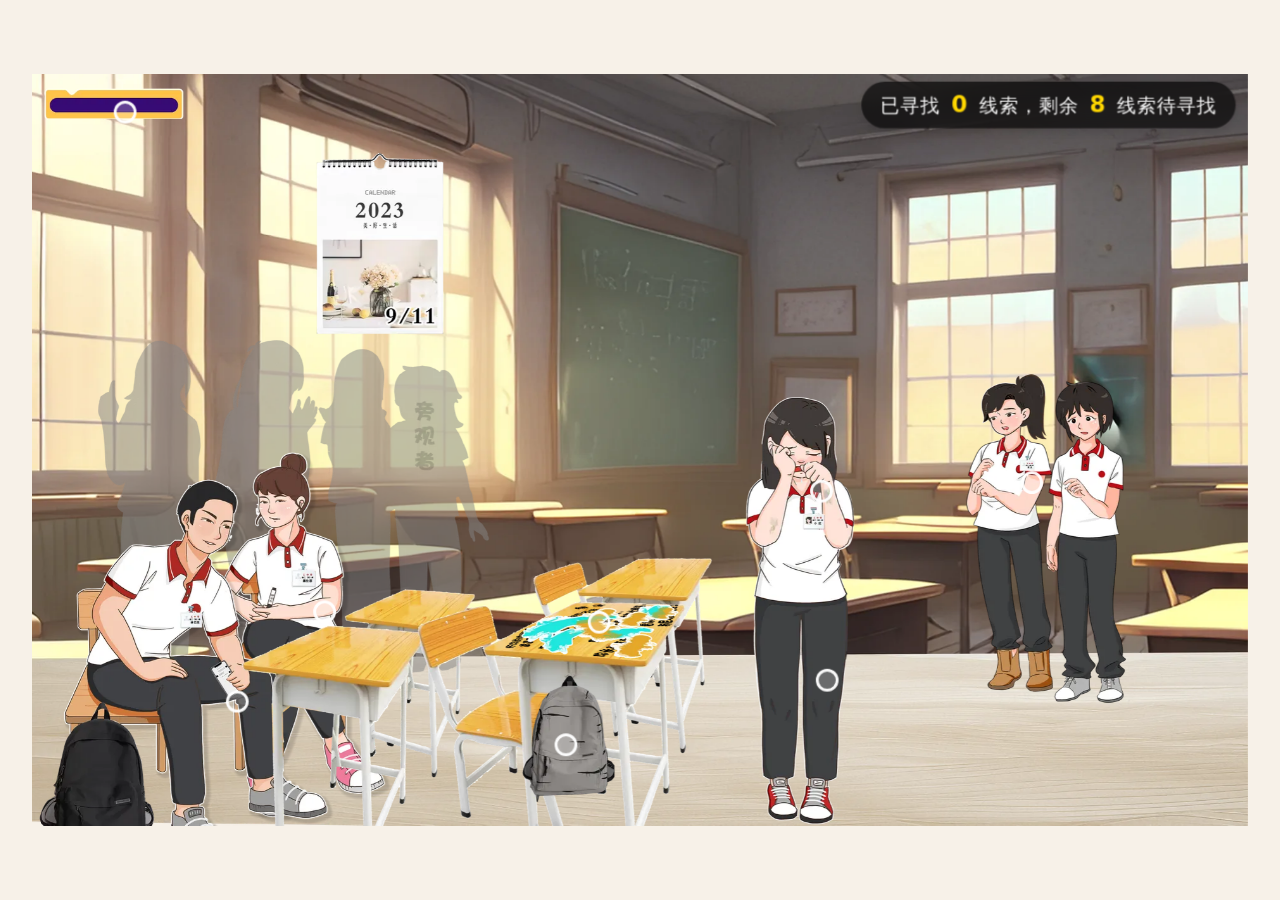
==== h5-mobile/index.html @ 694ce2ed "Add mobile-optimized H5 build" ====
<!doctype html>
<html lang="zh-CN">
  <head>
    <meta charset="UTF-8" />
    <meta name="viewport" content="width=device-width, initial-scale=1, viewport-fit=cover" />
    <title>校园轻交互</title>
    <link rel="preload" href="./23/bg_classroom.webp" as="image" />
    <link rel="preload" href="./23/prop_desks.webp" as="image" />
    <link rel="preload" href="./23/char_girl_sitting.webp" as="image" />
    <link rel="preload" href="./23/char_boy_sitting.webp" as="image" />
    <link rel="preload" href="./23/char_xiaohong_crying.webp" as="image" />
    <link rel="preload" href="./23/char_xiaohong_crying-2.webp" as="image" />
    <link rel="preload" href="./23/char_girl_ponytail.webp" as="image" />
    <link rel="preload" href="./23/char_girl_short_hair.webp" as="image" />
    <link rel="preload" href="./23/char_observer.webp" as="image" />
    <link rel="stylesheet" href="./styles.css?v=6" />
  </head>
  <body>
    <main class="app" aria-label="校园互动场景">
      <section class="stage-shell">
        <div class="stage" id="stage">
          <div id="clue-counter" class="clue-counter">
            已寻找 <span id="found-count">0</span> 线索，剩余 <span id="left-count">8</span> 线索待寻找
          </div>
          <button id="btn-summary" class="btn-summary" aria-label="查看总结">📖</button>
          
          <img class="layer bg-layer" src="./23/bg_classroom.webp" alt="" draggable="false" />
          <img class="layer prop-calendar" src="./23/prop_calendar.webp" alt="" draggable="false" />
          <img class="layer prop-desks" src="./23/prop_desks.webp" alt="" draggable="false" />
          <img class="layer prop-backpack-gray" src="./23/prop_backpack_gray.webp" alt="" draggable="false" />
          <img class="layer base-doodle" src="./23/effect_handwriting.webp" alt="" draggable="false" />
          <img class="layer char-girl-sitting" src="./23/char_girl_sitting.webp" alt="" draggable="false" />
          <img class="layer char-boy-sitting" src="./23/char_boy_sitting.webp" alt="" draggable="false" />
          <img class="layer char-xiaohong" src="./23/char_xiaohong_crying.webp" alt="" draggable="false" />
          <img class="layer char-xiaohong-2" src="./23/char_xiaohong_crying-2.webp" alt="" draggable="false" />
          <img class="layer char-girl-ponytail" src="./23/char_girl_ponytail.webp" alt="" draggable="false" />
          <img class="layer char-girl-short-hair" src="./23/char_girl_short_hair.webp" alt="" draggable="false" />
          <img class="layer char-observer" src="./23/char_observer.webp" alt="" draggable="false" />

          <img class="layer summary summary-1" data-src="./23/summary_1.webp" alt="" draggable="false" />
          <img class="layer reveal reveal-new" data-src="./23/4aff9d6016ca1f5761d8b5b74b927b1f.webp" alt="" draggable="false" />
          <img class="layer reveal reveal-bag" data-src="./23/35530610fc2b29805b03dbd96a7f0381.webp" alt="" draggable="false" />

          <img class="layer reveal reveal-phone ui-phone-chat" data-src="./23/ui_phone_chat.webp" alt="" draggable="false" />
          <img class="layer ui-panel-question-text" data-src="./23/ui_panel_question_text.webp" alt="" draggable="false" />
          <img class="layer bubble-layer bubble-xiaohong-bg" data-src="./23/bubble_xiaohong_bg.webp" alt="" draggable="false" />
          <img class="layer bubble-layer bubble-xiaohong-seq bubble-xiaohong-step-10" data-src="./23/10.webp" alt="" draggable="false" />
          <img class="layer bubble-layer bubble-xiaohong-seq bubble-xiaohong-step-11" data-src="./23/11.webp" alt="" draggable="false" />
          <img class="layer bubble-layer bubble-xiaohong-seq bubble-xiaohong-step-12" data-src="./23/12.webp" alt="" draggable="false" />
          <img class="layer bubble-layer bubble-xiaohong-seq bubble-xiaohong-step-13" data-src="./23/13.webp" alt="" draggable="false" />
          <img class="layer bubble-layer bubble-xiaohong-seq bubble-xiaohong-step-14" data-src="./23/14.webp" alt="" draggable="false" />
          <img class="layer bubble-layer bubble-xiaohong-seq bubble-xiaohong-step-15" data-src="./23/15.webp" alt="" draggable="false" />
          <img class="layer bubble-layer bubble-xiaohong-seq bubble-xiaohong-step-16" data-src="./23/16.webp" alt="" draggable="false" />
          <img class="layer bubble-layer bubble-xiaohong-seq bubble-xiaohong-step-17" data-src="./23/17.webp" alt="" draggable="false" />
          <img class="layer bubble-layer bubble-xiaohong-seq bubble-xiaohong-step-18" data-src="./23/18.webp" alt="" draggable="false" />
          <img class="layer bubble-layer bubble-xiaohong-seq bubble-xiaohong-step-19" data-src="./23/19.webp" alt="" draggable="false" />
          <img class="layer bubble-layer bubble-xiaohong-seq bubble-xiaohong-step-20" data-src="./23/20.webp" alt="" draggable="false" />
          <img class="layer bubble-layer bubble-right-bg" data-src="./23/bubble_right_bg.webp" alt="" draggable="false" />
          <img class="layer bubble-layer bubble-right-seq bubble-right-step-1" data-src="./23/1.webp" alt="" draggable="false" />
          <img class="layer bubble-layer bubble-right-seq bubble-right-step-2" data-src="./23/2.webp" alt="" draggable="false" />
          <img class="layer bubble-layer bubble-right-seq bubble-right-step-3" data-src="./23/3.webp" alt="" draggable="false" />
          <img class="layer bubble-layer bubble-right-seq bubble-right-step-4" data-src="./23/4.webp" alt="" draggable="false" />
          <img class="layer bubble-layer bubble-right-seq bubble-right-step-5" data-src="./23/5.webp" alt="" draggable="false" />
          <img class="layer bubble-layer bubble-right-seq bubble-right-step-6" data-src="./23/6.webp" alt="" draggable="false" />
          <img class="layer bubble-layer bubble-right-seq bubble-right-step-7" data-src="./23/7.webp" alt="" draggable="false" />
          <img class="layer bubble-layer bubble-right-seq bubble-right-step-8" data-src="./23/8.webp" alt="" draggable="false" />
          <img class="layer bubble-layer bubble-right-seq bubble-right-step-9" data-src="./23/9.webp" alt="" draggable="false" />
          <img class="layer bubble-layer bubble-boy-bg" data-src="./23/bubble_boy_bg.webp" alt="" draggable="false" />
          <img class="layer bubble-layer bubble-boy-seq bubble-boy-step-21" data-src="./23/21.webp" alt="" draggable="false" />
          <img class="layer bubble-layer bubble-boy-seq bubble-boy-step-22" data-src="./23/22.webp" alt="" draggable="false" />
          <img class="layer bubble-layer bubble-boy-seq bubble-boy-step-23" data-src="./23/23.webp" alt="" draggable="false" />
          <img class="layer bubble-layer bubble-boy-seq bubble-boy-step-24" data-src="./23/24.webp" alt="" draggable="false" />
          <img class="layer bubble-layer bubble-boy-seq bubble-boy-step-25" data-src="./23/25.webp" alt="" draggable="false" />
          <img class="layer bubble-layer bubble-boy-seq bubble-boy-step-26" data-src="./23/26.webp" alt="" draggable="false" />
          <img class="layer bubble-layer bubble-boy-seq bubble-boy-step-27" data-src="./23/27.webp" alt="" draggable="false" />
          <img class="layer bubble-layer bubble-boy-seq bubble-boy-step-28" data-src="./23/28.webp" alt="" draggable="false" />
          <img class="layer bubble-layer bubble-boy-seq bubble-boy-step-29" data-src="./23/29.webp" alt="" draggable="false" />
          <img class="layer bubble-layer bubble-boy-seq bubble-boy-step-30" data-src="./23/30.webp" alt="" draggable="false" />
          <img class="layer bubble-layer bubble-boy-seq bubble-boy-step-31" data-src="./23/31.webp" alt="" draggable="false" />
          <img class="layer bubble-layer bubble-boy-seq bubble-boy-step-32" data-src="./23/32.webp" alt="" draggable="false" />
          <img class="layer bubble-layer bubble-boy-seq bubble-boy-step-33" data-src="./23/33.webp" alt="" draggable="false" />
          <img class="layer bubble-layer bubble-boy-seq bubble-boy-step-34" data-src="./23/34.webp" alt="" draggable="false" />
          <img class="layer bubble-layer bubble-boy-seq bubble-boy-step-35" data-src="./23/35.webp" alt="" draggable="false" />
          <img class="layer bubble-layer bubble-boy-seq bubble-boy-step-36" data-src="./23/36.webp" alt="" draggable="false" />
          <img class="layer bubble-layer bubble-boy-seq bubble-boy-step-37" data-src="./23/37.webp" alt="" draggable="false" />
          <img class="layer bubble-layer bubble-boy-seq bubble-boy-step-38" data-src="./23/38.webp" alt="" draggable="false" />

          <img class="layer effect-mist" data-src="./22/22/miwu.webp" alt="" draggable="false" />
          <img class="layer effect-hands" data-src="./23/effect_handwriting-1.webp" alt="" draggable="false" />
          <button class="hotspot hotspot-xiaohong" data-action="bubble-xiaohong" type="button" aria-label="查看小红对话"></button>
          <button class="hotspot hotspot-girl-short" data-action="bubble-right" type="button" aria-label="查看右侧短发女孩对话"></button>
          <button class="hotspot hotspot-girl-sitting" data-action="bubble-boy" type="button" aria-label="查看左侧丸子头女孩对话"></button>
          <button class="hotspot hotspot-new" data-action="new-image" type="button" aria-label="查看新增图片"></button>
          <img src="./23/ui_panel_question_bg.webp" alt="闭合卷轴" class="scroll-closed" />
          <button class="hotspot hotspot-scroll" data-action="scroll" type="button" aria-label="查看卷轴"></button>
          
          <img data-src="./23/ui_panel_question_text.webp" alt="展开卷轴" class="scroll-opened popup-img" />

          <button class="hotspot hotspot-backpack" data-action="bag" type="button" aria-label="查看灰色书包"></button>
          <button class="hotspot hotspot-boy" data-action="phone" type="button" aria-label="查看手机聊天记录"></button>
          <button class="hotspot hotspot-table" data-action="erase" type="button" aria-label="查看桌面擦除互动"></button>
        </div>
      </section>
    </main>
    <script src="./script.js?v=19"></script>
  </body>
  </html>
---- h5-mobile/styles.css ----
:root {
  --art-w: 5337;
  --art-h: 3300;
  --stage-w: min(100vw, calc(100svh * var(--art-w) / var(--art-h)));
  --stage-h: calc(var(--stage-w) * var(--art-h) / var(--art-w));
  --scene-scale: 0.95; /* Increased from 0.82 to reduce border thickness */
}

* { box-sizing: border-box; }

html, body {
  width: 100%;
  height: 100%;
  margin: 0;
  overflow: hidden;
  background: #f7f1e8; /* Restored original cream background */
  font-family: system-ui, -apple-system, BlinkMacSystemFont, "Segoe UI", "Microsoft YaHei", sans-serif;
}

.app, .stage-shell {
  position: relative;
  width: 100vw;
  height: 100svh;
  overflow: hidden;
}

.clue-counter {
  position: absolute; /* Changed from fixed to absolute to position relative to .stage */
  top: 1%; /* Use percentage so it scales with the stage */
  right: 1%;
  z-index: 500;
  background: rgba(0, 0, 0, 0.65);
  color: #fff;
  padding: 10px 20px; /* Reduced padding */
  border-radius: 30px; /* Reduced border radius */
  font-size: 20px; /* Significantly reduced font size */
  font-weight: 500;
  letter-spacing: 1px; /* Reduced letter spacing */
  backdrop-filter: blur(8px);
  -webkit-backdrop-filter: blur(8px);
  box-shadow: 0 4px 8px rgba(0,0,0,0.1); /* Reduced shadow */
  pointer-events: none;
  transition: opacity 0.5s ease;
  transform: translateZ(0); /* Force hardware acceleration */
}

.clue-counter span {
  color: #ffd700;
  font-size: 24px; /* Significantly reduced font size */
  font-weight: bold;
  margin: 0 4px;
}

.btn-summary {
  position: absolute; /* Changed from fixed to absolute */
  top: calc(1% + 50px); /* Moved down by 50px */
  right: 1%;
  z-index: 500;
  background: rgba(255, 255, 255, 0.9);
  border: 3px solid #ccc; /* Reduced border */
  border-radius: 50%;
  width: 64px; /* Reduced dimensions */
  height: 64px;
  font-size: 32px; /* Reduced font size */
  display: none; /* Hidden by default */
  align-items: center;
  justify-content: center;
  cursor: pointer;
  box-shadow: 0 4px 12px rgba(0,0,0,0.2); /* Reduced shadow */
  transition: transform 0.2s ease, opacity 0.5s ease;
  animation: breathe 1.5s ease-in-out infinite;
  pointer-events: auto; /* Ensure it can be clicked even if inside a non-interactive layer initially */
}

.btn-summary:active {
  transform: scale(0.9);
}

.stage {
  position: absolute;
  left: 50%;
  top: 50%;
  width: var(--stage-w);
  height: var(--stage-h);
  transform: translate(-50%, -50%) scale(var(--scene-scale));
  transform-origin: center;
  will-change: transform;
  contain: layout paint;
}

.layer {
  position: absolute;
  inset: 0;
  width: 100%;
  height: 100%;
  object-fit: fill;
  pointer-events: none;
  user-select: none;
  backface-visibility: hidden;
  transform: translateZ(0);
}

.bg-layer { z-index: 10; }
.base-panel { z-index: 15; }
.base-doodle { z-index: 116; }
.prop-calendar { z-index: 20; }
.prop-desks { z-index: 115; }
.char-girl-sitting { z-index: 40; animation: side-sway 3.4s ease-in-out infinite; will-change: transform; transform-origin: bottom center; }
.char-boy-sitting { z-index: 50; animation: side-sway 3.0s ease-in-out infinite; will-change: transform; transform-origin: bottom center; }
.char-xiaohong { z-index: 60; animation: tiny-tremble 2.4s linear infinite; will-change: transform; transform-origin: bottom center; opacity: 1; transition: opacity 0.5s ease; }
.char-xiaohong-2 { z-index: 60; animation: tiny-tremble 2.4s linear infinite; will-change: transform; transform-origin: bottom center; opacity: 0; transition: opacity 0.5s ease; }
.char-girl-ponytail { z-index: 70; animation: tiny-tremble 3.0s linear infinite; animation-delay: -.7s; will-change: transform; transform-origin: bottom center; }
.char-girl-short-hair { z-index: 80; animation: side-sway 3.4s ease-in-out infinite; animation-delay: -.9s; will-change: transform; transform-origin: bottom center; }
.char-observer { z-index: 25; opacity: 0.68; animation: float 4.4s ease-in-out infinite; will-change: transform; transform-origin: bottom center; }
.prop-backpack-gray { z-index: 125; }
.ui-phone-chat, .ui-panel-question-text,
.reveal-new, .reveal-bag,
.bubble-xiaohong-bg, .bubble-xiaohong-seq,
.bubble-right-bg, .bubble-right-seq,
.bubble-boy-bg, .bubble-boy-seq,
.effect-mist, .effect-hands,
.summary-1 {
  opacity: 0;
  transition: opacity 260ms ease, transform 320ms ease;
}

.is-visible { opacity: 1 !important; }
.is-frozen { animation: none !important; }

.ui-phone-chat { z-index: 200; }
.reveal-bag { z-index: 200; }
.reveal-new { z-index: 200; }
.ui-panel-question-text {
  z-index: 200;
  transform: translateY(-10px) scaleY(0.88);
  transform-origin: top center;
}

.ui-panel-question-text.is-visible {
  transform: translateY(0) scaleY(1);
}
.bubble-xiaohong-bg { z-index: 35; }
.bubble-xiaohong-seq { z-index: 36; }
.bubble-boy-bg { z-index: 34; }
.bubble-boy-seq { z-index: 35; }
.bubble-right-bg { z-index: 33; }
.bubble-right-seq { z-index: 34; }
.effect-mist { z-index: 200; }
.effect-hands { z-index: 201; }
.summary-1 { z-index: 180; }

.summary-1, .ui-phone-chat, .ui-panel-question-text,
.bubble-xiaohong-bg, .bubble-xiaohong-seq,
.bubble-right-bg, .bubble-right-seq,
.bubble-boy-bg, .bubble-boy-seq,
.effect-mist, .effect-hands {
  object-fit: fill;
}

.hotspot {
  position: absolute;
  z-index: 300;
  padding: 0;
  border: 0;
  background: transparent;
  cursor: pointer;
  -webkit-tap-highlight-color: transparent;
}

.hotspot::after {
  content: "";
  position: absolute;
  left: 50%;
  top: 50%;
  width: clamp(16px, 1.4vw, 30px);
  height: clamp(16px, 1.4vw, 30px);
  border: 3px solid rgba(255,255,255,.95);
  border-radius: 999px;
  background: rgba(255,255,255,.22);
  transform: translate(-50%, -50%);
  animation: breathe 1.35s ease-in-out infinite;
}

.hotspot.is-pulsed::after {
  border-color: rgba(255, 255, 255, 1);
  box-shadow: 0 0 0 10px rgba(255, 255, 255, 0.2);
}

.hotspot.is-active::after {
  background: rgba(255, 255, 255, 0.5);
  box-shadow: 0 0 0 14px rgba(255, 255, 255, 0.15);
}

.hotspot-xiaohong { left: calc(53.8% + 100px); top: calc(53.4% + 180px); width: 7.5%; height: 9.0%; }
.hotspot-girl-short { left: calc(82.2% - 70px); top: calc(40.8% + 50px); width: 11.0%; height: 14.5%; }
.hotspot-girl-sitting { left: calc(15.6% + 60px); top: calc(41.8% + 200px); width: 7.5%; height: 8.8%; }
.hotspot-backpack { left: 39.8%; top: calc(72.8% + 80px); width: 8.2%; height: 12.5%; }
.hotspot-boy { left: 13.0%; top: calc(47.5% + 245px); width: 7.8%; height: 10.0%; }
.hotspot-table { left: calc(41.8% + 20px); top: calc(61.8% + 50px); width: 6.5%; height: 9.5%; }
.hotspot-new { left: 61.8%; top: 51.2%; width: 6.2%; height: 8.6%; }
.hotspot-scroll { left: calc(1.0% + 50px); top: 0.8%; width: 5.5%; height: 8.5%; }

/* 卷轴相关样式 */
.scroll-closed {
  position: absolute;
  left: 0;
  top: 0;
  width: 100%;
  height: 100%;
  z-index: 10;
  pointer-events: none;
  font-size: 0;
  color: transparent;
  object-fit: contain;
}

.scroll-opened {
  position: absolute;
  left: 0;
  top: 0;
  width: 100%;
  height: 100%;
  z-index: 200;
  opacity: 0;
  pointer-events: none;
  transition: opacity 0.5s ease;
  object-fit: contain;
}

.app.scroll-shown .scroll-opened {
  opacity: 1;
  pointer-events: auto;
}

@keyframes breathe {
  0%, 100% { transform: translate(-50%, -50%) scale(.85); }
  50% { transform: translate(-50%, -50%) scale(1.35); }
}
@keyframes sway {
  0%,100% { transform: rotate(0deg); }
  50% { transform: rotate(1deg); }
}
@keyframes side-sway {
  0%,100% { transform: rotate(0deg); }
  50% { transform: rotate(-1deg); }
}
@keyframes tiny-tremble {
  0%,100% { transform: rotate(0deg) translate3d(0, 0, 0); }
  25% { transform: rotate(0.5deg) translate3d(.04%, -.015%, 0); }
  50% { transform: rotate(0deg) translate3d(0, 0, 0); }
  75% { transform: rotate(-0.5deg) translate3d(-.04%, .015%, 0); }
}
@keyframes float {
  0%,100% { transform: translateY(0) rotate(0deg); }
  50% { transform: translateY(-0.2%) rotate(0.5deg); }
}

@media (prefers-reduced-motion: reduce) {
  .char-girl-sitting,
  .char-boy-sitting,
  .char-xiaohong,
  .char-girl-ponytail,
  .char-girl-short-hair,
  .char-observer,
  .hotspot::after {
    animation: none;
  }
}
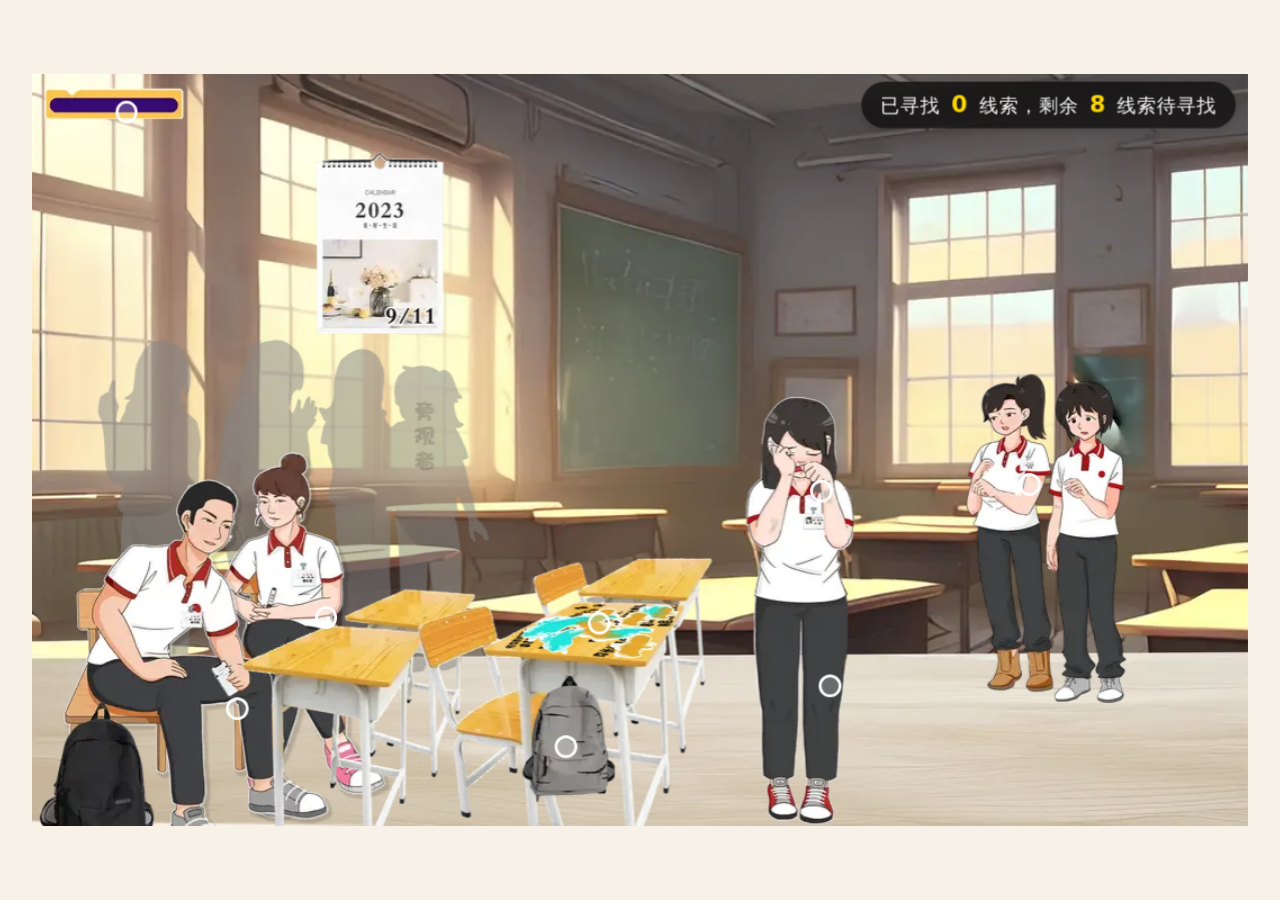
==== commit eae5034a: "Optimize mobile preview performance" ====
--- a/h5-mobile/index.html
+++ b/h5-mobile/index.html
@@ -5,14 +5,6 @@
     <meta name="viewport" content="width=device-width, initial-scale=1, viewport-fit=cover" />
     <title>校园轻交互</title>
     <link rel="preload" href="./23/bg_classroom.webp" as="image" />
-    <link rel="preload" href="./23/prop_desks.webp" as="image" />
-    <link rel="preload" href="./23/char_girl_sitting.webp" as="image" />
-    <link rel="preload" href="./23/char_boy_sitting.webp" as="image" />
-    <link rel="preload" href="./23/char_xiaohong_crying.webp" as="image" />
-    <link rel="preload" href="./23/char_xiaohong_crying-2.webp" as="image" />
-    <link rel="preload" href="./23/char_girl_ponytail.webp" as="image" />
-    <link rel="preload" href="./23/char_girl_short_hair.webp" as="image" />
-    <link rel="preload" href="./23/char_observer.webp" as="image" />
     <link rel="stylesheet" href="./styles.css?v=6" />
   </head>
   <body>
--- a/h5-mobile/styles.css
+++ b/h5-mobile/styles.css
@@ -1,9 +1,14 @@
 :root {
   --art-w: 5337;
   --art-h: 3300;
-  --stage-w: min(100vw, calc(100svh * var(--art-w) / var(--art-h)));
+  --viewport-h: 100vh;
+  --stage-w: min(100vw, calc(var(--viewport-h) * var(--art-w) / var(--art-h)));
   --stage-h: calc(var(--stage-w) * var(--art-h) / var(--art-w));
   --scene-scale: 0.95; /* Increased from 0.82 to reduce border thickness */
+}
+
+@supports (height: 100svh) {
+  :root { --viewport-h: 100svh; }
 }
 
 * { box-sizing: border-box; }
@@ -20,7 +25,7 @@
 .app, .stage-shell {
   position: relative;
   width: 100vw;
-  height: 100svh;
+  height: var(--viewport-h);
   overflow: hidden;
 }
 
@@ -191,14 +196,14 @@
   box-shadow: 0 0 0 14px rgba(255, 255, 255, 0.15);
 }
 
-.hotspot-xiaohong { left: calc(53.8% + 100px); top: calc(53.4% + 180px); width: 7.5%; height: 9.0%; }
-.hotspot-girl-short { left: calc(82.2% - 70px); top: calc(40.8% + 50px); width: 11.0%; height: 14.5%; }
-.hotspot-girl-sitting { left: calc(15.6% + 60px); top: calc(41.8% + 200px); width: 7.5%; height: 8.8%; }
-.hotspot-backpack { left: 39.8%; top: calc(72.8% + 80px); width: 8.2%; height: 12.5%; }
-.hotspot-boy { left: 13.0%; top: calc(47.5% + 245px); width: 7.8%; height: 10.0%; }
-.hotspot-table { left: calc(41.8% + 20px); top: calc(61.8% + 50px); width: 6.5%; height: 9.5%; }
+.hotspot-xiaohong { left: 61.85%; top: 76.84%; width: 7.5%; height: 9.0%; }
+.hotspot-girl-short { left: 76.56%; top: 47.31%; width: 11.0%; height: 14.5%; }
+.hotspot-girl-sitting { left: 20.43%; top: 67.84%; width: 7.5%; height: 8.8%; }
+.hotspot-backpack { left: 39.8%; top: 83.22%; width: 8.2%; height: 12.5%; }
+.hotspot-boy { left: 13.0%; top: 79.4%; width: 7.8%; height: 10.0%; }
+.hotspot-table { left: 43.41%; top: 68.31%; width: 6.5%; height: 9.5%; }
 .hotspot-new { left: 61.8%; top: 51.2%; width: 6.2%; height: 8.6%; }
-.hotspot-scroll { left: calc(1.0% + 50px); top: 0.8%; width: 5.5%; height: 8.5%; }
+.hotspot-scroll { left: 5.03%; top: 0.8%; width: 5.5%; height: 8.5%; }
 
 /* 卷轴相关样式 */
 .scroll-closed {
@@ -266,3 +271,27 @@
     animation: none;
   }
 }
+
+@media (pointer: coarse), (max-width: 768px) {
+  .char-girl-sitting,
+  .char-boy-sitting,
+  .char-xiaohong,
+  .char-xiaohong-2,
+  .char-girl-ponytail,
+  .char-girl-short-hair,
+  .char-observer,
+  .btn-summary,
+  .hotspot::after {
+    animation: none;
+  }
+
+  .char-girl-sitting,
+  .char-boy-sitting,
+  .char-xiaohong,
+  .char-xiaohong-2,
+  .char-girl-ponytail,
+  .char-girl-short-hair,
+  .char-observer {
+    will-change: auto;
+  }
+}
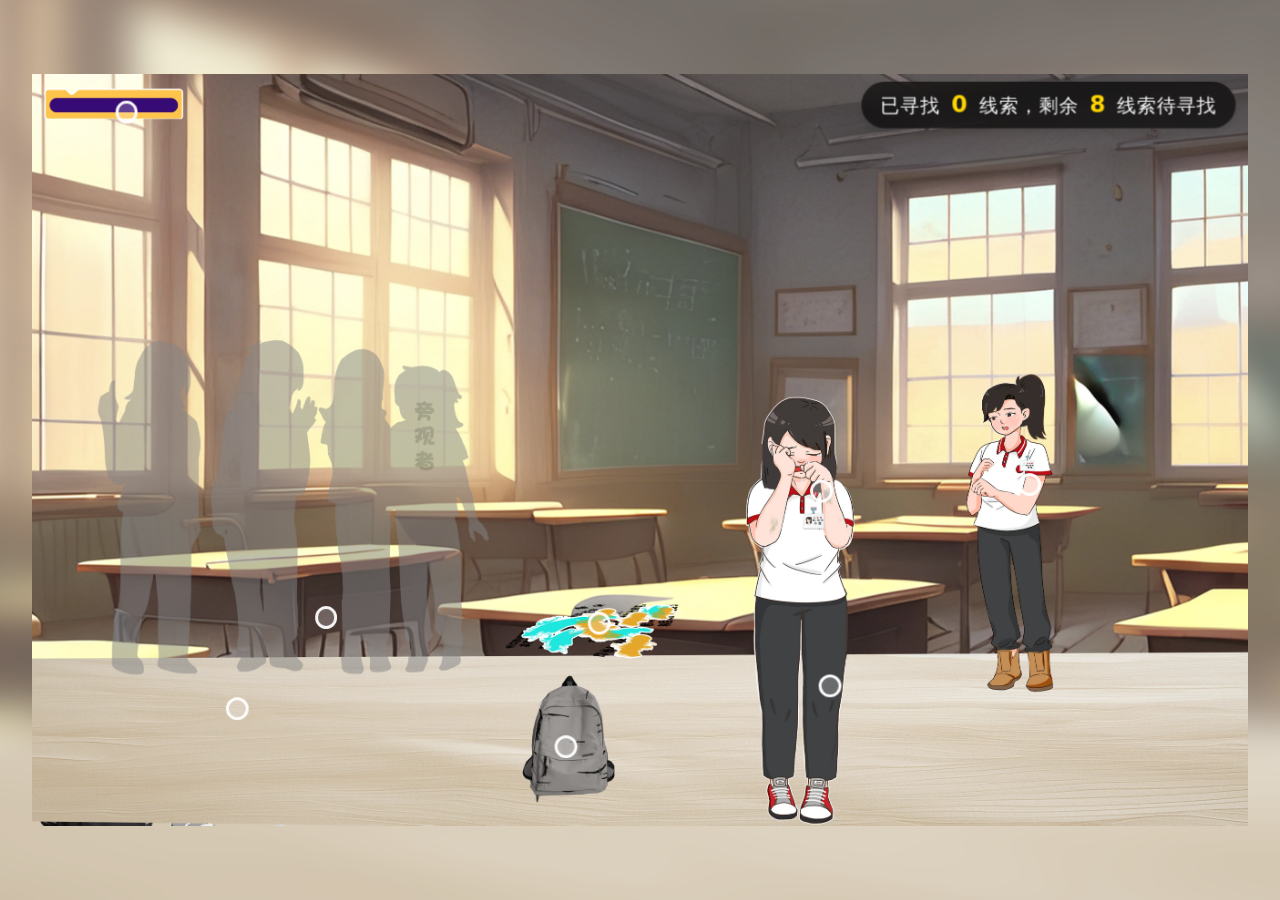
==== commit db36623e: "Defer noncritical mobile assets" ====
--- a/h5-mobile/index.html
+++ b/h5-mobile/index.html
@@ -16,18 +16,18 @@
           </div>
           <button id="btn-summary" class="btn-summary" aria-label="查看总结">📖</button>
           
-          <img class="layer bg-layer" src="./23/bg_classroom.webp" alt="" draggable="false" />
-          <img class="layer prop-calendar" src="./23/prop_calendar.webp" alt="" draggable="false" />
-          <img class="layer prop-desks" src="./23/prop_desks.webp" alt="" draggable="false" />
-          <img class="layer prop-backpack-gray" src="./23/prop_backpack_gray.webp" alt="" draggable="false" />
-          <img class="layer base-doodle" src="./23/effect_handwriting.webp" alt="" draggable="false" />
-          <img class="layer char-girl-sitting" src="./23/char_girl_sitting.webp" alt="" draggable="false" />
-          <img class="layer char-boy-sitting" src="./23/char_boy_sitting.webp" alt="" draggable="false" />
-          <img class="layer char-xiaohong" src="./23/char_xiaohong_crying.webp" alt="" draggable="false" />
-          <img class="layer char-xiaohong-2" src="./23/char_xiaohong_crying-2.webp" alt="" draggable="false" />
-          <img class="layer char-girl-ponytail" src="./23/char_girl_ponytail.webp" alt="" draggable="false" />
-          <img class="layer char-girl-short-hair" src="./23/char_girl_short_hair.webp" alt="" draggable="false" />
-          <img class="layer char-observer" src="./23/char_observer.webp" alt="" draggable="false" />
+          <img class="layer bg-layer" src="./23/bg_classroom.webp" alt="" draggable="false" decoding="async" fetchpriority="high" />
+          <img class="layer prop-calendar" src="./23/prop_calendar.webp" alt="" draggable="false" decoding="async" />
+          <img class="layer prop-desks" src="./23/prop_desks.webp" alt="" draggable="false" decoding="async" fetchpriority="high" />
+          <img class="layer prop-backpack-gray" data-src="./23/prop_backpack_gray.webp" alt="" draggable="false" decoding="async" />
+          <img class="layer base-doodle" data-src="./23/effect_handwriting.webp" alt="" draggable="false" decoding="async" />
+          <img class="layer char-girl-sitting" src="./23/char_girl_sitting.webp" alt="" draggable="false" decoding="async" />
+          <img class="layer char-boy-sitting" src="./23/char_boy_sitting.webp" alt="" draggable="false" decoding="async" />
+          <img class="layer char-xiaohong" src="./23/char_xiaohong_crying.webp" alt="" draggable="false" decoding="async" />
+          <img class="layer char-xiaohong-2" data-src="./23/char_xiaohong_crying-2.webp" alt="" draggable="false" decoding="async" />
+          <img class="layer char-girl-ponytail" src="./23/char_girl_ponytail.webp" alt="" draggable="false" decoding="async" />
+          <img class="layer char-girl-short-hair" src="./23/char_girl_short_hair.webp" alt="" draggable="false" decoding="async" />
+          <img class="layer char-observer" data-src="./23/char_observer.webp" alt="" draggable="false" decoding="async" />
 
           <img class="layer summary summary-1" data-src="./23/summary_1.webp" alt="" draggable="false" />
           <img class="layer reveal reveal-new" data-src="./23/4aff9d6016ca1f5761d8b5b74b927b1f.webp" alt="" draggable="false" />
@@ -83,7 +83,7 @@
           <button class="hotspot hotspot-girl-short" data-action="bubble-right" type="button" aria-label="查看右侧短发女孩对话"></button>
           <button class="hotspot hotspot-girl-sitting" data-action="bubble-boy" type="button" aria-label="查看左侧丸子头女孩对话"></button>
           <button class="hotspot hotspot-new" data-action="new-image" type="button" aria-label="查看新增图片"></button>
-          <img src="./23/ui_panel_question_bg.webp" alt="闭合卷轴" class="scroll-closed" />
+          <img data-src="./23/ui_panel_question_bg.webp" alt="闭合卷轴" class="scroll-closed" decoding="async" />
           <button class="hotspot hotspot-scroll" data-action="scroll" type="button" aria-label="查看卷轴"></button>
           
           <img data-src="./23/ui_panel_question_text.webp" alt="展开卷轴" class="scroll-opened popup-img" />
--- a/h5-mobile/styles.css
+++ b/h5-mobile/styles.css
@@ -18,7 +18,7 @@
   height: 100%;
   margin: 0;
   overflow: hidden;
-  background: #f7f1e8; /* Restored original cream background */
+  background: #d8cbb8;
   font-family: system-ui, -apple-system, BlinkMacSystemFont, "Segoe UI", "Microsoft YaHei", sans-serif;
 }
 
@@ -27,6 +27,23 @@
   width: 100vw;
   height: var(--viewport-h);
   overflow: hidden;
+}
+
+.app::before {
+  content: "";
+  position: fixed;
+  inset: -24px;
+  z-index: 0;
+  background: url("./23/bg_classroom.webp") center / cover no-repeat;
+  filter: blur(18px);
+  opacity: 0.72;
+  transform: scale(1.06);
+  pointer-events: none;
+}
+
+.stage-shell {
+  z-index: 1;
+  overscroll-behavior: contain;
 }
 
 .clue-counter {
@@ -91,6 +108,80 @@
   transform-origin: center;
   will-change: transform;
   contain: layout paint;
+}
+
+@media (orientation: portrait) {
+  :root {
+    --stage-h: 100vw;
+    --stage-w: calc(var(--stage-h) * var(--art-w) / var(--art-h));
+    --scene-scale: 1;
+  }
+
+  .app {
+    height: var(--viewport-h);
+  }
+
+  .stage-shell {
+    position: absolute;
+    left: 50%;
+    top: 50%;
+    width: var(--viewport-h);
+    height: 100vw;
+    transform: translate(-50%, -50%) rotate(90deg);
+    transform-origin: center;
+    overflow-x: hidden;
+    overflow-y: hidden;
+    touch-action: manipulation;
+    scrollbar-width: none;
+    -webkit-overflow-scrolling: touch;
+  }
+
+  .stage-shell::-webkit-scrollbar {
+    display: none;
+  }
+
+  .stage {
+    position: absolute;
+    left: 50%;
+    top: 50%;
+    width: var(--stage-w);
+    min-width: var(--stage-w);
+    height: var(--stage-h);
+    transform: translate(-50%, -50%);
+  }
+
+  .clue-counter {
+    position: fixed;
+    top: max(10px, env(safe-area-inset-top));
+    right: 10px;
+    max-width: calc(100vw - 20px);
+    padding: 7px 12px;
+    border-radius: 999px;
+    font-size: 12px;
+    line-height: 1.35;
+    letter-spacing: 0;
+  }
+
+  .clue-counter span {
+    font-size: 15px;
+    margin: 0 2px;
+  }
+
+  .btn-summary {
+    position: fixed;
+    top: calc(max(10px, env(safe-area-inset-top)) + 42px);
+    right: 10px;
+    width: 48px;
+    height: 48px;
+    border-width: 2px;
+    font-size: 24px;
+  }
+
+  .hotspot::after {
+    width: 24px;
+    height: 24px;
+    border-width: 2px;
+  }
 }
 
 .layer {
@@ -271,27 +362,3 @@
     animation: none;
   }
 }
-
-@media (pointer: coarse), (max-width: 768px) {
-  .char-girl-sitting,
-  .char-boy-sitting,
-  .char-xiaohong,
-  .char-xiaohong-2,
-  .char-girl-ponytail,
-  .char-girl-short-hair,
-  .char-observer,
-  .btn-summary,
-  .hotspot::after {
-    animation: none;
-  }
-
-  .char-girl-sitting,
-  .char-boy-sitting,
-  .char-xiaohong,
-  .char-xiaohong-2,
-  .char-girl-ponytail,
-  .char-girl-short-hair,
-  .char-observer {
-    will-change: auto;
-  }
-}
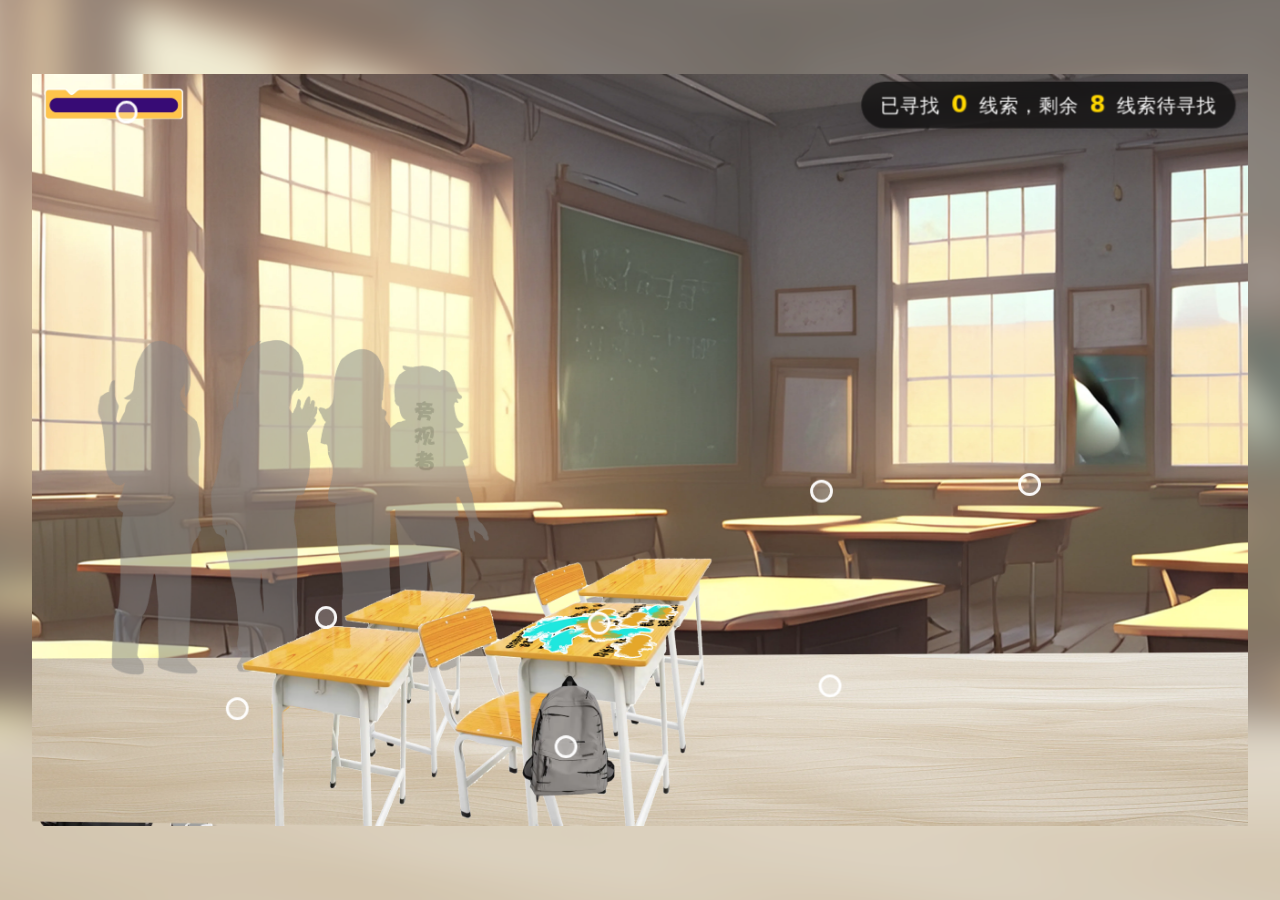
==== commit cbdb8cbd: "Replace handwriting effect asset" ====
--- a/h5-mobile/index.html
+++ b/h5-mobile/index.html
@@ -78,7 +78,7 @@
           <img class="layer bubble-layer bubble-boy-seq bubble-boy-step-38" data-src="./23/38.webp" alt="" draggable="false" />
 
           <img class="layer effect-mist" data-src="./22/22/miwu.webp" alt="" draggable="false" />
-          <img class="layer effect-hands" data-src="./23/effect_handwriting-1.webp" alt="" draggable="false" />
+          <img class="layer effect-hands" data-src="./23/effect_handwriting-2.webp" alt="" draggable="false" />
           <button class="hotspot hotspot-xiaohong" data-action="bubble-xiaohong" type="button" aria-label="查看小红对话"></button>
           <button class="hotspot hotspot-girl-short" data-action="bubble-right" type="button" aria-label="查看右侧短发女孩对话"></button>
           <button class="hotspot hotspot-girl-sitting" data-action="bubble-boy" type="button" aria-label="查看左侧丸子头女孩对话"></button>
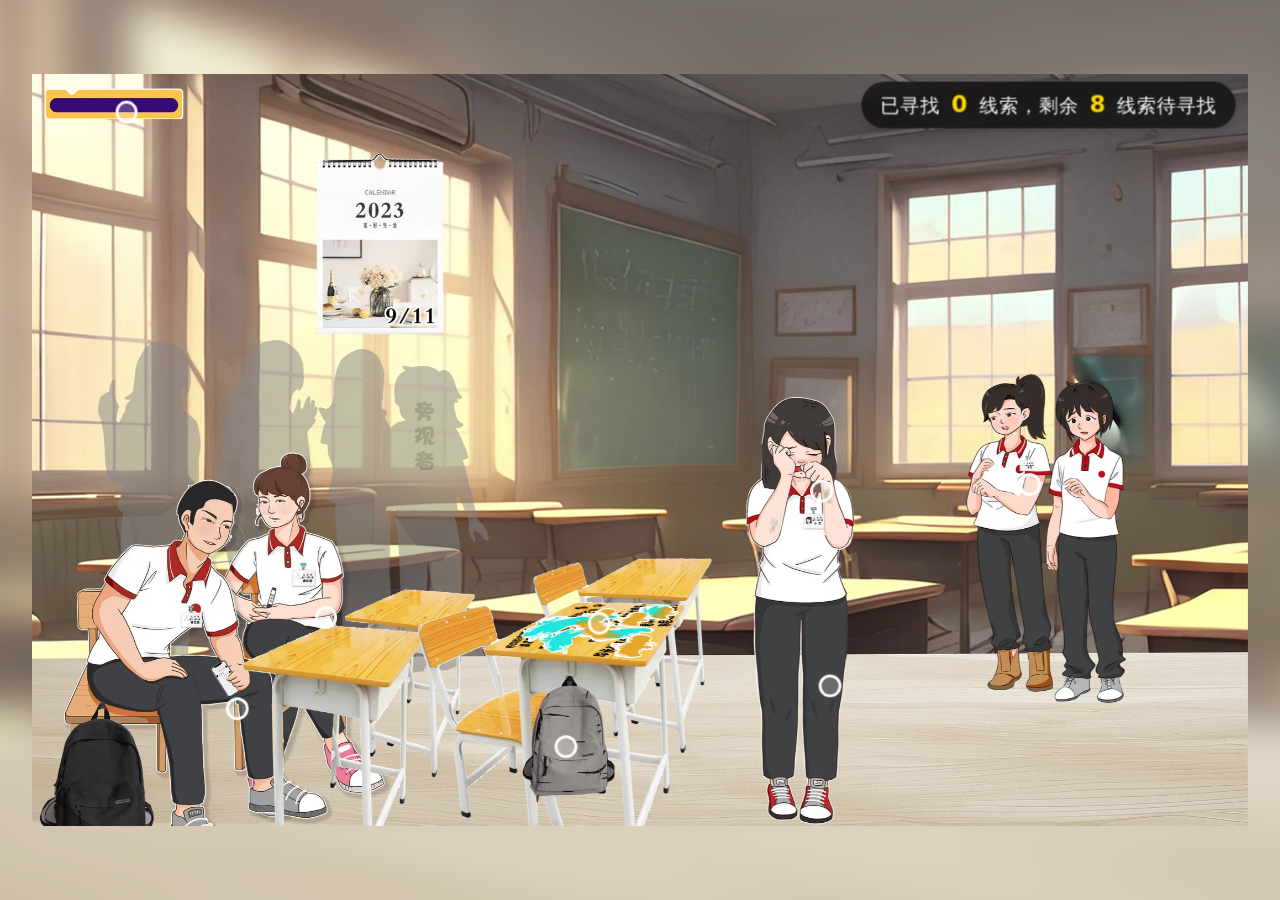
==== commit e7d0fbf5: "Preload mobile interactive images" ====
--- a/h5-mobile/index.html
+++ b/h5-mobile/index.html
@@ -19,74 +19,74 @@
           <img class="layer bg-layer" src="./23/bg_classroom.webp" alt="" draggable="false" decoding="async" fetchpriority="high" />
           <img class="layer prop-calendar" src="./23/prop_calendar.webp" alt="" draggable="false" decoding="async" />
           <img class="layer prop-desks" src="./23/prop_desks.webp" alt="" draggable="false" decoding="async" fetchpriority="high" />
-          <img class="layer prop-backpack-gray" data-src="./23/prop_backpack_gray.webp" alt="" draggable="false" decoding="async" />
-          <img class="layer base-doodle" data-src="./23/effect_handwriting.webp" alt="" draggable="false" decoding="async" />
+          <img class="layer prop-backpack-gray" src="./23/prop_backpack_gray.webp" alt="" draggable="false" decoding="async" />
+          <img class="layer base-doodle" src="./23/effect_handwriting.webp" alt="" draggable="false" decoding="async" />
           <img class="layer char-girl-sitting" src="./23/char_girl_sitting.webp" alt="" draggable="false" decoding="async" />
           <img class="layer char-boy-sitting" src="./23/char_boy_sitting.webp" alt="" draggable="false" decoding="async" />
           <img class="layer char-xiaohong" src="./23/char_xiaohong_crying.webp" alt="" draggable="false" decoding="async" />
-          <img class="layer char-xiaohong-2" data-src="./23/char_xiaohong_crying-2.webp" alt="" draggable="false" decoding="async" />
+          <img class="layer char-xiaohong-2" src="./23/char_xiaohong_crying-2.webp" alt="" draggable="false" decoding="async" />
           <img class="layer char-girl-ponytail" src="./23/char_girl_ponytail.webp" alt="" draggable="false" decoding="async" />
           <img class="layer char-girl-short-hair" src="./23/char_girl_short_hair.webp" alt="" draggable="false" decoding="async" />
-          <img class="layer char-observer" data-src="./23/char_observer.webp" alt="" draggable="false" decoding="async" />
+          <img class="layer char-observer" src="./23/char_observer.webp" alt="" draggable="false" decoding="async" />
 
-          <img class="layer summary summary-1" data-src="./23/summary_1.webp" alt="" draggable="false" />
-          <img class="layer reveal reveal-new" data-src="./23/4aff9d6016ca1f5761d8b5b74b927b1f.webp" alt="" draggable="false" />
-          <img class="layer reveal reveal-bag" data-src="./23/35530610fc2b29805b03dbd96a7f0381.webp" alt="" draggable="false" />
+          <img class="layer summary summary-1" src="./23/summary_1.webp" alt="" draggable="false" />
+          <img class="layer reveal reveal-new" src="./23/4aff9d6016ca1f5761d8b5b74b927b1f.webp" alt="" draggable="false" />
+          <img class="layer reveal reveal-bag" src="./23/35530610fc2b29805b03dbd96a7f0381.webp" alt="" draggable="false" />
 
-          <img class="layer reveal reveal-phone ui-phone-chat" data-src="./23/ui_phone_chat.webp" alt="" draggable="false" />
-          <img class="layer ui-panel-question-text" data-src="./23/ui_panel_question_text.webp" alt="" draggable="false" />
-          <img class="layer bubble-layer bubble-xiaohong-bg" data-src="./23/bubble_xiaohong_bg.webp" alt="" draggable="false" />
-          <img class="layer bubble-layer bubble-xiaohong-seq bubble-xiaohong-step-10" data-src="./23/10.webp" alt="" draggable="false" />
-          <img class="layer bubble-layer bubble-xiaohong-seq bubble-xiaohong-step-11" data-src="./23/11.webp" alt="" draggable="false" />
-          <img class="layer bubble-layer bubble-xiaohong-seq bubble-xiaohong-step-12" data-src="./23/12.webp" alt="" draggable="false" />
-          <img class="layer bubble-layer bubble-xiaohong-seq bubble-xiaohong-step-13" data-src="./23/13.webp" alt="" draggable="false" />
-          <img class="layer bubble-layer bubble-xiaohong-seq bubble-xiaohong-step-14" data-src="./23/14.webp" alt="" draggable="false" />
-          <img class="layer bubble-layer bubble-xiaohong-seq bubble-xiaohong-step-15" data-src="./23/15.webp" alt="" draggable="false" />
-          <img class="layer bubble-layer bubble-xiaohong-seq bubble-xiaohong-step-16" data-src="./23/16.webp" alt="" draggable="false" />
-          <img class="layer bubble-layer bubble-xiaohong-seq bubble-xiaohong-step-17" data-src="./23/17.webp" alt="" draggable="false" />
-          <img class="layer bubble-layer bubble-xiaohong-seq bubble-xiaohong-step-18" data-src="./23/18.webp" alt="" draggable="false" />
-          <img class="layer bubble-layer bubble-xiaohong-seq bubble-xiaohong-step-19" data-src="./23/19.webp" alt="" draggable="false" />
-          <img class="layer bubble-layer bubble-xiaohong-seq bubble-xiaohong-step-20" data-src="./23/20.webp" alt="" draggable="false" />
-          <img class="layer bubble-layer bubble-right-bg" data-src="./23/bubble_right_bg.webp" alt="" draggable="false" />
-          <img class="layer bubble-layer bubble-right-seq bubble-right-step-1" data-src="./23/1.webp" alt="" draggable="false" />
-          <img class="layer bubble-layer bubble-right-seq bubble-right-step-2" data-src="./23/2.webp" alt="" draggable="false" />
-          <img class="layer bubble-layer bubble-right-seq bubble-right-step-3" data-src="./23/3.webp" alt="" draggable="false" />
-          <img class="layer bubble-layer bubble-right-seq bubble-right-step-4" data-src="./23/4.webp" alt="" draggable="false" />
-          <img class="layer bubble-layer bubble-right-seq bubble-right-step-5" data-src="./23/5.webp" alt="" draggable="false" />
-          <img class="layer bubble-layer bubble-right-seq bubble-right-step-6" data-src="./23/6.webp" alt="" draggable="false" />
-          <img class="layer bubble-layer bubble-right-seq bubble-right-step-7" data-src="./23/7.webp" alt="" draggable="false" />
-          <img class="layer bubble-layer bubble-right-seq bubble-right-step-8" data-src="./23/8.webp" alt="" draggable="false" />
-          <img class="layer bubble-layer bubble-right-seq bubble-right-step-9" data-src="./23/9.webp" alt="" draggable="false" />
-          <img class="layer bubble-layer bubble-boy-bg" data-src="./23/bubble_boy_bg.webp" alt="" draggable="false" />
-          <img class="layer bubble-layer bubble-boy-seq bubble-boy-step-21" data-src="./23/21.webp" alt="" draggable="false" />
-          <img class="layer bubble-layer bubble-boy-seq bubble-boy-step-22" data-src="./23/22.webp" alt="" draggable="false" />
-          <img class="layer bubble-layer bubble-boy-seq bubble-boy-step-23" data-src="./23/23.webp" alt="" draggable="false" />
-          <img class="layer bubble-layer bubble-boy-seq bubble-boy-step-24" data-src="./23/24.webp" alt="" draggable="false" />
-          <img class="layer bubble-layer bubble-boy-seq bubble-boy-step-25" data-src="./23/25.webp" alt="" draggable="false" />
-          <img class="layer bubble-layer bubble-boy-seq bubble-boy-step-26" data-src="./23/26.webp" alt="" draggable="false" />
-          <img class="layer bubble-layer bubble-boy-seq bubble-boy-step-27" data-src="./23/27.webp" alt="" draggable="false" />
-          <img class="layer bubble-layer bubble-boy-seq bubble-boy-step-28" data-src="./23/28.webp" alt="" draggable="false" />
-          <img class="layer bubble-layer bubble-boy-seq bubble-boy-step-29" data-src="./23/29.webp" alt="" draggable="false" />
-          <img class="layer bubble-layer bubble-boy-seq bubble-boy-step-30" data-src="./23/30.webp" alt="" draggable="false" />
-          <img class="layer bubble-layer bubble-boy-seq bubble-boy-step-31" data-src="./23/31.webp" alt="" draggable="false" />
-          <img class="layer bubble-layer bubble-boy-seq bubble-boy-step-32" data-src="./23/32.webp" alt="" draggable="false" />
-          <img class="layer bubble-layer bubble-boy-seq bubble-boy-step-33" data-src="./23/33.webp" alt="" draggable="false" />
-          <img class="layer bubble-layer bubble-boy-seq bubble-boy-step-34" data-src="./23/34.webp" alt="" draggable="false" />
-          <img class="layer bubble-layer bubble-boy-seq bubble-boy-step-35" data-src="./23/35.webp" alt="" draggable="false" />
-          <img class="layer bubble-layer bubble-boy-seq bubble-boy-step-36" data-src="./23/36.webp" alt="" draggable="false" />
-          <img class="layer bubble-layer bubble-boy-seq bubble-boy-step-37" data-src="./23/37.webp" alt="" draggable="false" />
-          <img class="layer bubble-layer bubble-boy-seq bubble-boy-step-38" data-src="./23/38.webp" alt="" draggable="false" />
+          <img class="layer reveal reveal-phone ui-phone-chat" src="./23/ui_phone_chat.webp" alt="" draggable="false" />
+          <img class="layer ui-panel-question-text" src="./23/ui_panel_question_text.webp" alt="" draggable="false" />
+          <img class="layer bubble-layer bubble-xiaohong-bg" src="./23/bubble_xiaohong_bg.webp" alt="" draggable="false" />
+          <img class="layer bubble-layer bubble-xiaohong-seq bubble-xiaohong-step-10" src="./23/10.webp" alt="" draggable="false" />
+          <img class="layer bubble-layer bubble-xiaohong-seq bubble-xiaohong-step-11" src="./23/11.webp" alt="" draggable="false" />
+          <img class="layer bubble-layer bubble-xiaohong-seq bubble-xiaohong-step-12" src="./23/12.webp" alt="" draggable="false" />
+          <img class="layer bubble-layer bubble-xiaohong-seq bubble-xiaohong-step-13" src="./23/13.webp" alt="" draggable="false" />
+          <img class="layer bubble-layer bubble-xiaohong-seq bubble-xiaohong-step-14" src="./23/14.webp" alt="" draggable="false" />
+          <img class="layer bubble-layer bubble-xiaohong-seq bubble-xiaohong-step-15" src="./23/15.webp" alt="" draggable="false" />
+          <img class="layer bubble-layer bubble-xiaohong-seq bubble-xiaohong-step-16" src="./23/16.webp" alt="" draggable="false" />
+          <img class="layer bubble-layer bubble-xiaohong-seq bubble-xiaohong-step-17" src="./23/17.webp" alt="" draggable="false" />
+          <img class="layer bubble-layer bubble-xiaohong-seq bubble-xiaohong-step-18" src="./23/18.webp" alt="" draggable="false" />
+          <img class="layer bubble-layer bubble-xiaohong-seq bubble-xiaohong-step-19" src="./23/19.webp" alt="" draggable="false" />
+          <img class="layer bubble-layer bubble-xiaohong-seq bubble-xiaohong-step-20" src="./23/20.webp" alt="" draggable="false" />
+          <img class="layer bubble-layer bubble-right-bg" src="./23/bubble_right_bg.webp" alt="" draggable="false" />
+          <img class="layer bubble-layer bubble-right-seq bubble-right-step-1" src="./23/1.webp" alt="" draggable="false" />
+          <img class="layer bubble-layer bubble-right-seq bubble-right-step-2" src="./23/2.webp" alt="" draggable="false" />
+          <img class="layer bubble-layer bubble-right-seq bubble-right-step-3" src="./23/3.webp" alt="" draggable="false" />
+          <img class="layer bubble-layer bubble-right-seq bubble-right-step-4" src="./23/4.webp" alt="" draggable="false" />
+          <img class="layer bubble-layer bubble-right-seq bubble-right-step-5" src="./23/5.webp" alt="" draggable="false" />
+          <img class="layer bubble-layer bubble-right-seq bubble-right-step-6" src="./23/6.webp" alt="" draggable="false" />
+          <img class="layer bubble-layer bubble-right-seq bubble-right-step-7" src="./23/7.webp" alt="" draggable="false" />
+          <img class="layer bubble-layer bubble-right-seq bubble-right-step-8" src="./23/8.webp" alt="" draggable="false" />
+          <img class="layer bubble-layer bubble-right-seq bubble-right-step-9" src="./23/9.webp" alt="" draggable="false" />
+          <img class="layer bubble-layer bubble-boy-bg" src="./23/bubble_boy_bg.webp" alt="" draggable="false" />
+          <img class="layer bubble-layer bubble-boy-seq bubble-boy-step-21" src="./23/21.webp" alt="" draggable="false" />
+          <img class="layer bubble-layer bubble-boy-seq bubble-boy-step-22" src="./23/22.webp" alt="" draggable="false" />
+          <img class="layer bubble-layer bubble-boy-seq bubble-boy-step-23" src="./23/23.webp" alt="" draggable="false" />
+          <img class="layer bubble-layer bubble-boy-seq bubble-boy-step-24" src="./23/24.webp" alt="" draggable="false" />
+          <img class="layer bubble-layer bubble-boy-seq bubble-boy-step-25" src="./23/25.webp" alt="" draggable="false" />
+          <img class="layer bubble-layer bubble-boy-seq bubble-boy-step-26" src="./23/26.webp" alt="" draggable="false" />
+          <img class="layer bubble-layer bubble-boy-seq bubble-boy-step-27" src="./23/27.webp" alt="" draggable="false" />
+          <img class="layer bubble-layer bubble-boy-seq bubble-boy-step-28" src="./23/28.webp" alt="" draggable="false" />
+          <img class="layer bubble-layer bubble-boy-seq bubble-boy-step-29" src="./23/29.webp" alt="" draggable="false" />
+          <img class="layer bubble-layer bubble-boy-seq bubble-boy-step-30" src="./23/30.webp" alt="" draggable="false" />
+          <img class="layer bubble-layer bubble-boy-seq bubble-boy-step-31" src="./23/31.webp" alt="" draggable="false" />
+          <img class="layer bubble-layer bubble-boy-seq bubble-boy-step-32" src="./23/32.webp" alt="" draggable="false" />
+          <img class="layer bubble-layer bubble-boy-seq bubble-boy-step-33" src="./23/33.webp" alt="" draggable="false" />
+          <img class="layer bubble-layer bubble-boy-seq bubble-boy-step-34" src="./23/34.webp" alt="" draggable="false" />
+          <img class="layer bubble-layer bubble-boy-seq bubble-boy-step-35" src="./23/35.webp" alt="" draggable="false" />
+          <img class="layer bubble-layer bubble-boy-seq bubble-boy-step-36" src="./23/36.webp" alt="" draggable="false" />
+          <img class="layer bubble-layer bubble-boy-seq bubble-boy-step-37" src="./23/37.webp" alt="" draggable="false" />
+          <img class="layer bubble-layer bubble-boy-seq bubble-boy-step-38" src="./23/38.webp" alt="" draggable="false" />
 
-          <img class="layer effect-mist" data-src="./22/22/miwu.webp" alt="" draggable="false" />
-          <img class="layer effect-hands" data-src="./23/effect_handwriting-2.webp" alt="" draggable="false" />
+          <img class="layer effect-mist" src="./22/22/miwu.webp" alt="" draggable="false" />
+          <img class="layer effect-hands" src="./23/effect_handwriting-2.webp" alt="" draggable="false" />
           <button class="hotspot hotspot-xiaohong" data-action="bubble-xiaohong" type="button" aria-label="查看小红对话"></button>
           <button class="hotspot hotspot-girl-short" data-action="bubble-right" type="button" aria-label="查看右侧短发女孩对话"></button>
           <button class="hotspot hotspot-girl-sitting" data-action="bubble-boy" type="button" aria-label="查看左侧丸子头女孩对话"></button>
           <button class="hotspot hotspot-new" data-action="new-image" type="button" aria-label="查看新增图片"></button>
-          <img data-src="./23/ui_panel_question_bg.webp" alt="闭合卷轴" class="scroll-closed" decoding="async" />
+          <img src="./23/ui_panel_question_bg.webp" alt="闭合卷轴" class="scroll-closed" decoding="async" />
           <button class="hotspot hotspot-scroll" data-action="scroll" type="button" aria-label="查看卷轴"></button>
           
-          <img data-src="./23/ui_panel_question_text.webp" alt="展开卷轴" class="scroll-opened popup-img" />
+          <img src="./23/ui_panel_question_text.webp" alt="展开卷轴" class="scroll-opened popup-img" />
 
           <button class="hotspot hotspot-backpack" data-action="bag" type="button" aria-label="查看灰色书包"></button>
           <button class="hotspot hotspot-boy" data-action="phone" type="button" aria-label="查看手机聊天记录"></button>
@@ -94,6 +94,6 @@
         </div>
       </section>
     </main>
-    <script src="./script.js?v=19"></script>
+    <script src="./script.js?v=20"></script>
   </body>
   </html>
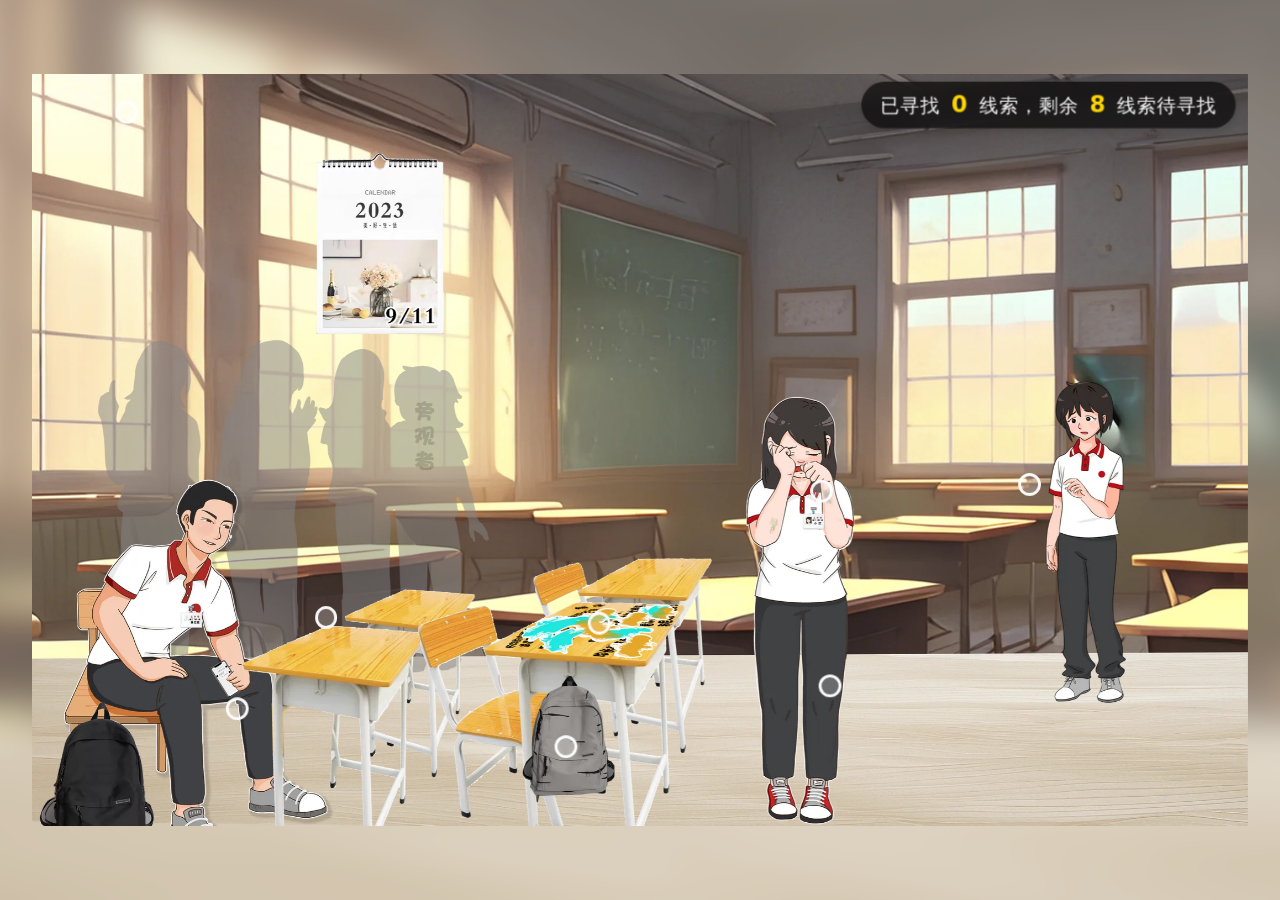
==== commit f635ec51: "Bump mobile script cache version" ====
--- a/h5-mobile/index.html
+++ b/h5-mobile/index.html
@@ -94,6 +94,6 @@
         </div>
       </section>
     </main>
-    <script src="./script.js?v=20"></script>
+    <script src="./script.js?v=21"></script>
   </body>
   </html>
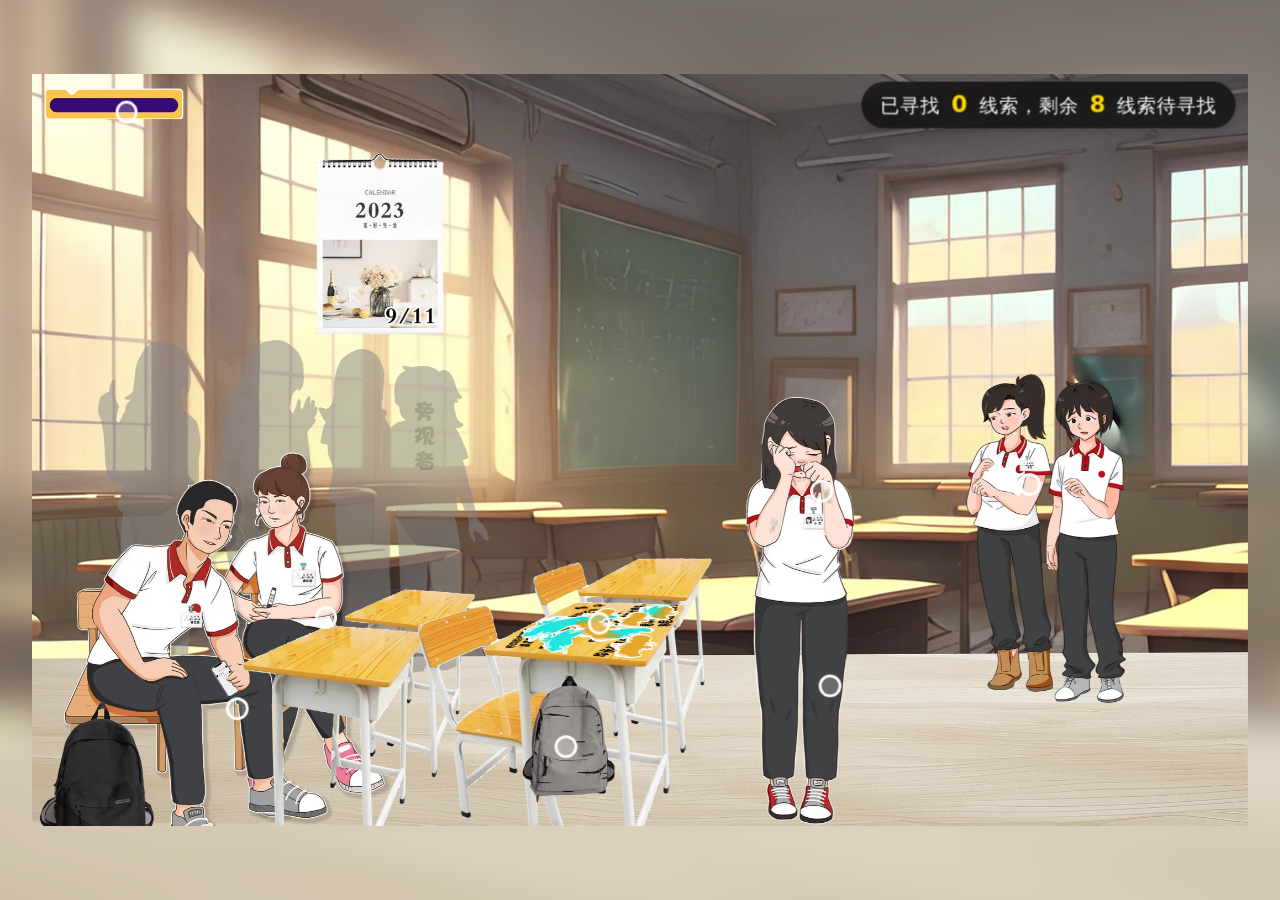
==== commit 21be98f6: "Load mobile interactive images by group" ====
--- a/h5-mobile/index.html
+++ b/h5-mobile/index.html
@@ -29,56 +29,56 @@
           <img class="layer char-girl-short-hair" src="./23/char_girl_short_hair.webp" alt="" draggable="false" decoding="async" />
           <img class="layer char-observer" src="./23/char_observer.webp" alt="" draggable="false" decoding="async" />
 
-          <img class="layer summary summary-1" src="./23/summary_1.webp" alt="" draggable="false" />
-          <img class="layer reveal reveal-new" src="./23/4aff9d6016ca1f5761d8b5b74b927b1f.webp" alt="" draggable="false" />
-          <img class="layer reveal reveal-bag" src="./23/35530610fc2b29805b03dbd96a7f0381.webp" alt="" draggable="false" />
+          <img class="layer summary summary-1" data-src="./23/summary_1.webp" alt="" draggable="false" />
+          <img class="layer reveal reveal-new" data-src="./23/4aff9d6016ca1f5761d8b5b74b927b1f.webp" alt="" draggable="false" />
+          <img class="layer reveal reveal-bag" data-src="./23/35530610fc2b29805b03dbd96a7f0381.webp" alt="" draggable="false" />
 
-          <img class="layer reveal reveal-phone ui-phone-chat" src="./23/ui_phone_chat.webp" alt="" draggable="false" />
-          <img class="layer ui-panel-question-text" src="./23/ui_panel_question_text.webp" alt="" draggable="false" />
-          <img class="layer bubble-layer bubble-xiaohong-bg" src="./23/bubble_xiaohong_bg.webp" alt="" draggable="false" />
-          <img class="layer bubble-layer bubble-xiaohong-seq bubble-xiaohong-step-10" src="./23/10.webp" alt="" draggable="false" />
-          <img class="layer bubble-layer bubble-xiaohong-seq bubble-xiaohong-step-11" src="./23/11.webp" alt="" draggable="false" />
-          <img class="layer bubble-layer bubble-xiaohong-seq bubble-xiaohong-step-12" src="./23/12.webp" alt="" draggable="false" />
-          <img class="layer bubble-layer bubble-xiaohong-seq bubble-xiaohong-step-13" src="./23/13.webp" alt="" draggable="false" />
-          <img class="layer bubble-layer bubble-xiaohong-seq bubble-xiaohong-step-14" src="./23/14.webp" alt="" draggable="false" />
-          <img class="layer bubble-layer bubble-xiaohong-seq bubble-xiaohong-step-15" src="./23/15.webp" alt="" draggable="false" />
-          <img class="layer bubble-layer bubble-xiaohong-seq bubble-xiaohong-step-16" src="./23/16.webp" alt="" draggable="false" />
-          <img class="layer bubble-layer bubble-xiaohong-seq bubble-xiaohong-step-17" src="./23/17.webp" alt="" draggable="false" />
-          <img class="layer bubble-layer bubble-xiaohong-seq bubble-xiaohong-step-18" src="./23/18.webp" alt="" draggable="false" />
-          <img class="layer bubble-layer bubble-xiaohong-seq bubble-xiaohong-step-19" src="./23/19.webp" alt="" draggable="false" />
-          <img class="layer bubble-layer bubble-xiaohong-seq bubble-xiaohong-step-20" src="./23/20.webp" alt="" draggable="false" />
-          <img class="layer bubble-layer bubble-right-bg" src="./23/bubble_right_bg.webp" alt="" draggable="false" />
-          <img class="layer bubble-layer bubble-right-seq bubble-right-step-1" src="./23/1.webp" alt="" draggable="false" />
-          <img class="layer bubble-layer bubble-right-seq bubble-right-step-2" src="./23/2.webp" alt="" draggable="false" />
-          <img class="layer bubble-layer bubble-right-seq bubble-right-step-3" src="./23/3.webp" alt="" draggable="false" />
-          <img class="layer bubble-layer bubble-right-seq bubble-right-step-4" src="./23/4.webp" alt="" draggable="false" />
-          <img class="layer bubble-layer bubble-right-seq bubble-right-step-5" src="./23/5.webp" alt="" draggable="false" />
-          <img class="layer bubble-layer bubble-right-seq bubble-right-step-6" src="./23/6.webp" alt="" draggable="false" />
-          <img class="layer bubble-layer bubble-right-seq bubble-right-step-7" src="./23/7.webp" alt="" draggable="false" />
-          <img class="layer bubble-layer bubble-right-seq bubble-right-step-8" src="./23/8.webp" alt="" draggable="false" />
-          <img class="layer bubble-layer bubble-right-seq bubble-right-step-9" src="./23/9.webp" alt="" draggable="false" />
-          <img class="layer bubble-layer bubble-boy-bg" src="./23/bubble_boy_bg.webp" alt="" draggable="false" />
-          <img class="layer bubble-layer bubble-boy-seq bubble-boy-step-21" src="./23/21.webp" alt="" draggable="false" />
-          <img class="layer bubble-layer bubble-boy-seq bubble-boy-step-22" src="./23/22.webp" alt="" draggable="false" />
-          <img class="layer bubble-layer bubble-boy-seq bubble-boy-step-23" src="./23/23.webp" alt="" draggable="false" />
-          <img class="layer bubble-layer bubble-boy-seq bubble-boy-step-24" src="./23/24.webp" alt="" draggable="false" />
-          <img class="layer bubble-layer bubble-boy-seq bubble-boy-step-25" src="./23/25.webp" alt="" draggable="false" />
-          <img class="layer bubble-layer bubble-boy-seq bubble-boy-step-26" src="./23/26.webp" alt="" draggable="false" />
-          <img class="layer bubble-layer bubble-boy-seq bubble-boy-step-27" src="./23/27.webp" alt="" draggable="false" />
-          <img class="layer bubble-layer bubble-boy-seq bubble-boy-step-28" src="./23/28.webp" alt="" draggable="false" />
-          <img class="layer bubble-layer bubble-boy-seq bubble-boy-step-29" src="./23/29.webp" alt="" draggable="false" />
-          <img class="layer bubble-layer bubble-boy-seq bubble-boy-step-30" src="./23/30.webp" alt="" draggable="false" />
-          <img class="layer bubble-layer bubble-boy-seq bubble-boy-step-31" src="./23/31.webp" alt="" draggable="false" />
-          <img class="layer bubble-layer bubble-boy-seq bubble-boy-step-32" src="./23/32.webp" alt="" draggable="false" />
-          <img class="layer bubble-layer bubble-boy-seq bubble-boy-step-33" src="./23/33.webp" alt="" draggable="false" />
-          <img class="layer bubble-layer bubble-boy-seq bubble-boy-step-34" src="./23/34.webp" alt="" draggable="false" />
-          <img class="layer bubble-layer bubble-boy-seq bubble-boy-step-35" src="./23/35.webp" alt="" draggable="false" />
-          <img class="layer bubble-layer bubble-boy-seq bubble-boy-step-36" src="./23/36.webp" alt="" draggable="false" />
-          <img class="layer bubble-layer bubble-boy-seq bubble-boy-step-37" src="./23/37.webp" alt="" draggable="false" />
-          <img class="layer bubble-layer bubble-boy-seq bubble-boy-step-38" src="./23/38.webp" alt="" draggable="false" />
+          <img class="layer reveal reveal-phone ui-phone-chat" data-src="./23/ui_phone_chat.webp" alt="" draggable="false" />
+          <img class="layer ui-panel-question-text" data-src="./23/ui_panel_question_text.webp" alt="" draggable="false" />
+          <img class="layer bubble-layer bubble-xiaohong-bg" data-src="./23/bubble_xiaohong_bg.webp" alt="" draggable="false" />
+          <img class="layer bubble-layer bubble-xiaohong-seq bubble-xiaohong-step-10" data-src="./23/10.webp" alt="" draggable="false" />
+          <img class="layer bubble-layer bubble-xiaohong-seq bubble-xiaohong-step-11" data-src="./23/11.webp" alt="" draggable="false" />
+          <img class="layer bubble-layer bubble-xiaohong-seq bubble-xiaohong-step-12" data-src="./23/12.webp" alt="" draggable="false" />
+          <img class="layer bubble-layer bubble-xiaohong-seq bubble-xiaohong-step-13" data-src="./23/13.webp" alt="" draggable="false" />
+          <img class="layer bubble-layer bubble-xiaohong-seq bubble-xiaohong-step-14" data-src="./23/14.webp" alt="" draggable="false" />
+          <img class="layer bubble-layer bubble-xiaohong-seq bubble-xiaohong-step-15" data-src="./23/15.webp" alt="" draggable="false" />
+          <img class="layer bubble-layer bubble-xiaohong-seq bubble-xiaohong-step-16" data-src="./23/16.webp" alt="" draggable="false" />
+          <img class="layer bubble-layer bubble-xiaohong-seq bubble-xiaohong-step-17" data-src="./23/17.webp" alt="" draggable="false" />
+          <img class="layer bubble-layer bubble-xiaohong-seq bubble-xiaohong-step-18" data-src="./23/18.webp" alt="" draggable="false" />
+          <img class="layer bubble-layer bubble-xiaohong-seq bubble-xiaohong-step-19" data-src="./23/19.webp" alt="" draggable="false" />
+          <img class="layer bubble-layer bubble-xiaohong-seq bubble-xiaohong-step-20" data-src="./23/20.webp" alt="" draggable="false" />
+          <img class="layer bubble-layer bubble-right-bg" data-src="./23/bubble_right_bg.webp" alt="" draggable="false" />
+          <img class="layer bubble-layer bubble-right-seq bubble-right-step-1" data-src="./23/1.webp" alt="" draggable="false" />
+          <img class="layer bubble-layer bubble-right-seq bubble-right-step-2" data-src="./23/2.webp" alt="" draggable="false" />
+          <img class="layer bubble-layer bubble-right-seq bubble-right-step-3" data-src="./23/3.webp" alt="" draggable="false" />
+          <img class="layer bubble-layer bubble-right-seq bubble-right-step-4" data-src="./23/4.webp" alt="" draggable="false" />
+          <img class="layer bubble-layer bubble-right-seq bubble-right-step-5" data-src="./23/5.webp" alt="" draggable="false" />
+          <img class="layer bubble-layer bubble-right-seq bubble-right-step-6" data-src="./23/6.webp" alt="" draggable="false" />
+          <img class="layer bubble-layer bubble-right-seq bubble-right-step-7" data-src="./23/7.webp" alt="" draggable="false" />
+          <img class="layer bubble-layer bubble-right-seq bubble-right-step-8" data-src="./23/8.webp" alt="" draggable="false" />
+          <img class="layer bubble-layer bubble-right-seq bubble-right-step-9" data-src="./23/9.webp" alt="" draggable="false" />
+          <img class="layer bubble-layer bubble-boy-bg" data-src="./23/bubble_boy_bg.webp" alt="" draggable="false" />
+          <img class="layer bubble-layer bubble-boy-seq bubble-boy-step-21" data-src="./23/21.webp" alt="" draggable="false" />
+          <img class="layer bubble-layer bubble-boy-seq bubble-boy-step-22" data-src="./23/22.webp" alt="" draggable="false" />
+          <img class="layer bubble-layer bubble-boy-seq bubble-boy-step-23" data-src="./23/23.webp" alt="" draggable="false" />
+          <img class="layer bubble-layer bubble-boy-seq bubble-boy-step-24" data-src="./23/24.webp" alt="" draggable="false" />
+          <img class="layer bubble-layer bubble-boy-seq bubble-boy-step-25" data-src="./23/25.webp" alt="" draggable="false" />
+          <img class="layer bubble-layer bubble-boy-seq bubble-boy-step-26" data-src="./23/26.webp" alt="" draggable="false" />
+          <img class="layer bubble-layer bubble-boy-seq bubble-boy-step-27" data-src="./23/27.webp" alt="" draggable="false" />
+          <img class="layer bubble-layer bubble-boy-seq bubble-boy-step-28" data-src="./23/28.webp" alt="" draggable="false" />
+          <img class="layer bubble-layer bubble-boy-seq bubble-boy-step-29" data-src="./23/29.webp" alt="" draggable="false" />
+          <img class="layer bubble-layer bubble-boy-seq bubble-boy-step-30" data-src="./23/30.webp" alt="" draggable="false" />
+          <img class="layer bubble-layer bubble-boy-seq bubble-boy-step-31" data-src="./23/31.webp" alt="" draggable="false" />
+          <img class="layer bubble-layer bubble-boy-seq bubble-boy-step-32" data-src="./23/32.webp" alt="" draggable="false" />
+          <img class="layer bubble-layer bubble-boy-seq bubble-boy-step-33" data-src="./23/33.webp" alt="" draggable="false" />
+          <img class="layer bubble-layer bubble-boy-seq bubble-boy-step-34" data-src="./23/34.webp" alt="" draggable="false" />
+          <img class="layer bubble-layer bubble-boy-seq bubble-boy-step-35" data-src="./23/35.webp" alt="" draggable="false" />
+          <img class="layer bubble-layer bubble-boy-seq bubble-boy-step-36" data-src="./23/36.webp" alt="" draggable="false" />
+          <img class="layer bubble-layer bubble-boy-seq bubble-boy-step-37" data-src="./23/37.webp" alt="" draggable="false" />
+          <img class="layer bubble-layer bubble-boy-seq bubble-boy-step-38" data-src="./23/38.webp" alt="" draggable="false" />
 
-          <img class="layer effect-mist" src="./22/22/miwu.webp" alt="" draggable="false" />
-          <img class="layer effect-hands" src="./23/effect_handwriting-2.webp" alt="" draggable="false" />
+          <img class="layer effect-mist" data-src="./22/22/miwu.webp" alt="" draggable="false" />
+          <img class="layer effect-hands" data-src="./23/effect_handwriting-2.webp" alt="" draggable="false" />
           <button class="hotspot hotspot-xiaohong" data-action="bubble-xiaohong" type="button" aria-label="查看小红对话"></button>
           <button class="hotspot hotspot-girl-short" data-action="bubble-right" type="button" aria-label="查看右侧短发女孩对话"></button>
           <button class="hotspot hotspot-girl-sitting" data-action="bubble-boy" type="button" aria-label="查看左侧丸子头女孩对话"></button>
@@ -86,7 +86,7 @@
           <img src="./23/ui_panel_question_bg.webp" alt="闭合卷轴" class="scroll-closed" decoding="async" />
           <button class="hotspot hotspot-scroll" data-action="scroll" type="button" aria-label="查看卷轴"></button>
           
-          <img src="./23/ui_panel_question_text.webp" alt="展开卷轴" class="scroll-opened popup-img" />
+          <img data-src="./23/ui_panel_question_text.webp" alt="展开卷轴" class="scroll-opened popup-img" />
 
           <button class="hotspot hotspot-backpack" data-action="bag" type="button" aria-label="查看灰色书包"></button>
           <button class="hotspot hotspot-boy" data-action="phone" type="button" aria-label="查看手机聊天记录"></button>
@@ -94,6 +94,6 @@
         </div>
       </section>
     </main>
-    <script src="./script.js?v=21"></script>
+    <script src="./script.js?v=22"></script>
   </body>
   </html>
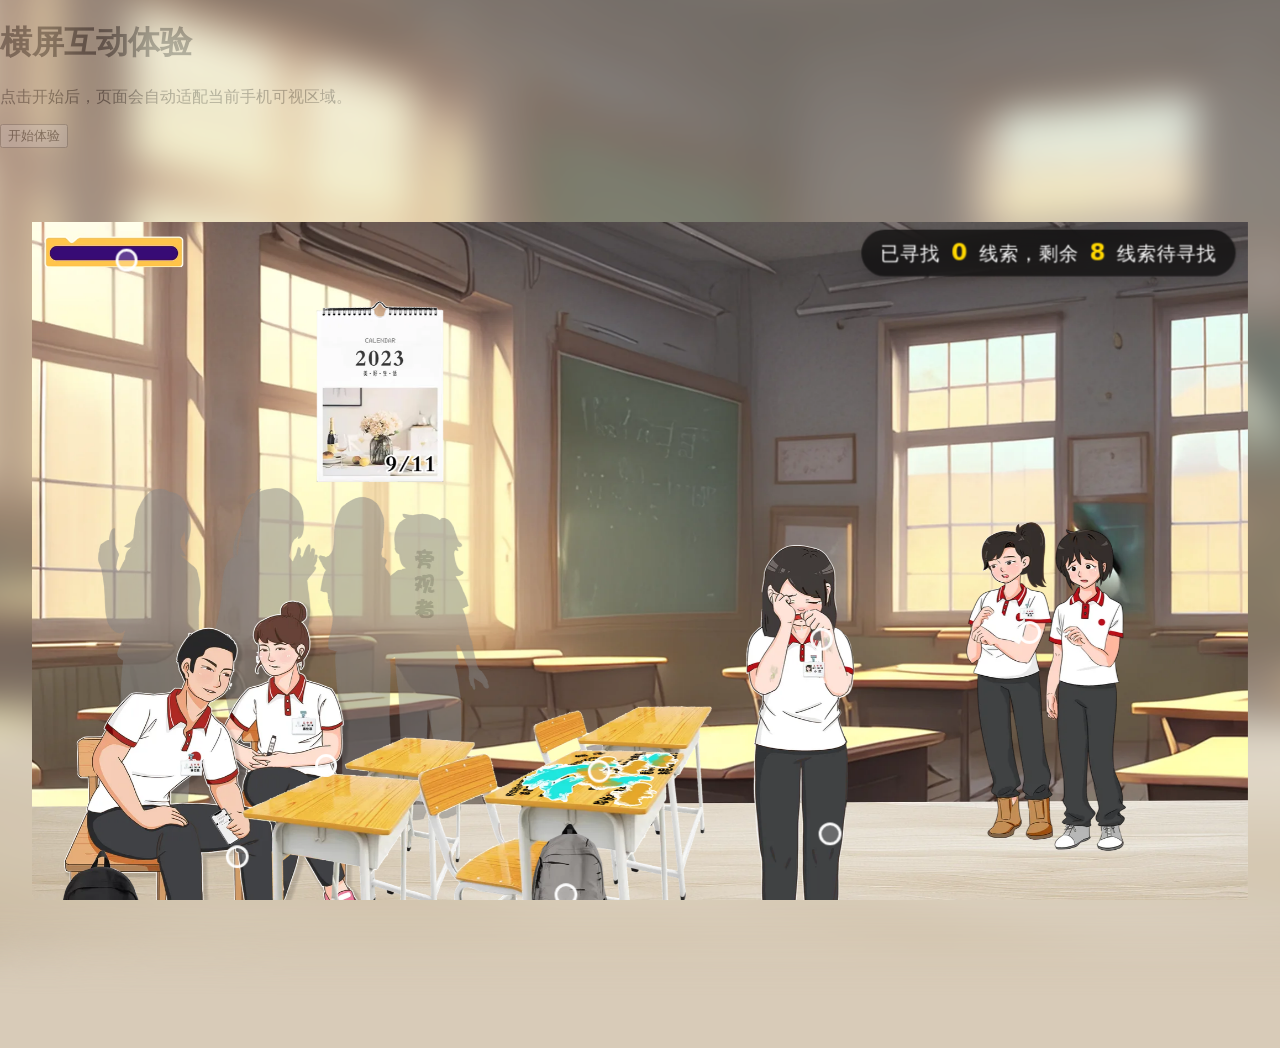
==== commit 76cd86c3: "Add mobile landscape entry gate" ====
--- a/h5-mobile/index.html
+++ b/h5-mobile/index.html
@@ -1,99 +1,109 @@
-<!doctype html>
-<html lang="zh-CN">
-  <head>
-    <meta charset="UTF-8" />
-    <meta name="viewport" content="width=device-width, initial-scale=1, viewport-fit=cover" />
-    <title>校园轻交互</title>
-    <link rel="preload" href="./23/bg_classroom.webp" as="image" />
-    <link rel="stylesheet" href="./styles.css?v=6" />
-  </head>
-  <body>
+<!doctype html>
+<html lang="zh-CN">
+  <head>
+    <meta charset="UTF-8" />
+    <meta name="viewport" content="width=device-width, initial-scale=1, viewport-fit=cover" />
+    <title>校园轻交互</title>
+    <link rel="preload" href="./23/bg_classroom.webp" as="image" />
+    <link rel="stylesheet" href="./styles.css?v=6" />
+  </head>
+  <body class="is-gated">
+    <div class="experience-gate" id="experience-gate" role="dialog" aria-label="横屏体验入口">
+      <div class="gate-panel">
+        <div class="gate-device" aria-hidden="true">
+          <span></span>
+        </div>
+        <h1>横屏互动体验</h1>
+        <p>点击开始后，页面会自动适配当前手机可视区域。</p>
+        <button id="btn-enter-experience" class="gate-button" type="button">开始体验</button>
+      </div>
+    </div>
     <main class="app" aria-label="校园互动场景">
-      <section class="stage-shell">
-        <div class="stage" id="stage">
-          <div id="clue-counter" class="clue-counter">
-            已寻找 <span id="found-count">0</span> 线索，剩余 <span id="left-count">8</span> 线索待寻找
-          </div>
-          <button id="btn-summary" class="btn-summary" aria-label="查看总结">📖</button>
-          
-          <img class="layer bg-layer" src="./23/bg_classroom.webp" alt="" draggable="false" decoding="async" fetchpriority="high" />
-          <img class="layer prop-calendar" src="./23/prop_calendar.webp" alt="" draggable="false" decoding="async" />
-          <img class="layer prop-desks" src="./23/prop_desks.webp" alt="" draggable="false" decoding="async" fetchpriority="high" />
-          <img class="layer prop-backpack-gray" src="./23/prop_backpack_gray.webp" alt="" draggable="false" decoding="async" />
-          <img class="layer base-doodle" src="./23/effect_handwriting.webp" alt="" draggable="false" decoding="async" />
-          <img class="layer char-girl-sitting" src="./23/char_girl_sitting.webp" alt="" draggable="false" decoding="async" />
-          <img class="layer char-boy-sitting" src="./23/char_boy_sitting.webp" alt="" draggable="false" decoding="async" />
-          <img class="layer char-xiaohong" src="./23/char_xiaohong_crying.webp" alt="" draggable="false" decoding="async" />
-          <img class="layer char-xiaohong-2" src="./23/char_xiaohong_crying-2.webp" alt="" draggable="false" decoding="async" />
-          <img class="layer char-girl-ponytail" src="./23/char_girl_ponytail.webp" alt="" draggable="false" decoding="async" />
-          <img class="layer char-girl-short-hair" src="./23/char_girl_short_hair.webp" alt="" draggable="false" decoding="async" />
-          <img class="layer char-observer" src="./23/char_observer.webp" alt="" draggable="false" decoding="async" />
-
-          <img class="layer summary summary-1" data-src="./23/summary_1.webp" alt="" draggable="false" />
-          <img class="layer reveal reveal-new" data-src="./23/4aff9d6016ca1f5761d8b5b74b927b1f.webp" alt="" draggable="false" />
-          <img class="layer reveal reveal-bag" data-src="./23/35530610fc2b29805b03dbd96a7f0381.webp" alt="" draggable="false" />
-
-          <img class="layer reveal reveal-phone ui-phone-chat" data-src="./23/ui_phone_chat.webp" alt="" draggable="false" />
-          <img class="layer ui-panel-question-text" data-src="./23/ui_panel_question_text.webp" alt="" draggable="false" />
-          <img class="layer bubble-layer bubble-xiaohong-bg" data-src="./23/bubble_xiaohong_bg.webp" alt="" draggable="false" />
-          <img class="layer bubble-layer bubble-xiaohong-seq bubble-xiaohong-step-10" data-src="./23/10.webp" alt="" draggable="false" />
-          <img class="layer bubble-layer bubble-xiaohong-seq bubble-xiaohong-step-11" data-src="./23/11.webp" alt="" draggable="false" />
-          <img class="layer bubble-layer bubble-xiaohong-seq bubble-xiaohong-step-12" data-src="./23/12.webp" alt="" draggable="false" />
-          <img class="layer bubble-layer bubble-xiaohong-seq bubble-xiaohong-step-13" data-src="./23/13.webp" alt="" draggable="false" />
-          <img class="layer bubble-layer bubble-xiaohong-seq bubble-xiaohong-step-14" data-src="./23/14.webp" alt="" draggable="false" />
-          <img class="layer bubble-layer bubble-xiaohong-seq bubble-xiaohong-step-15" data-src="./23/15.webp" alt="" draggable="false" />
-          <img class="layer bubble-layer bubble-xiaohong-seq bubble-xiaohong-step-16" data-src="./23/16.webp" alt="" draggable="false" />
-          <img class="layer bubble-layer bubble-xiaohong-seq bubble-xiaohong-step-17" data-src="./23/17.webp" alt="" draggable="false" />
-          <img class="layer bubble-layer bubble-xiaohong-seq bubble-xiaohong-step-18" data-src="./23/18.webp" alt="" draggable="false" />
-          <img class="layer bubble-layer bubble-xiaohong-seq bubble-xiaohong-step-19" data-src="./23/19.webp" alt="" draggable="false" />
-          <img class="layer bubble-layer bubble-xiaohong-seq bubble-xiaohong-step-20" data-src="./23/20.webp" alt="" draggable="false" />
-          <img class="layer bubble-layer bubble-right-bg" data-src="./23/bubble_right_bg.webp" alt="" draggable="false" />
-          <img class="layer bubble-layer bubble-right-seq bubble-right-step-1" data-src="./23/1.webp" alt="" draggable="false" />
-          <img class="layer bubble-layer bubble-right-seq bubble-right-step-2" data-src="./23/2.webp" alt="" draggable="false" />
-          <img class="layer bubble-layer bubble-right-seq bubble-right-step-3" data-src="./23/3.webp" alt="" draggable="false" />
-          <img class="layer bubble-layer bubble-right-seq bubble-right-step-4" data-src="./23/4.webp" alt="" draggable="false" />
-          <img class="layer bubble-layer bubble-right-seq bubble-right-step-5" data-src="./23/5.webp" alt="" draggable="false" />
-          <img class="layer bubble-layer bubble-right-seq bubble-right-step-6" data-src="./23/6.webp" alt="" draggable="false" />
-          <img class="layer bubble-layer bubble-right-seq bubble-right-step-7" data-src="./23/7.webp" alt="" draggable="false" />
-          <img class="layer bubble-layer bubble-right-seq bubble-right-step-8" data-src="./23/8.webp" alt="" draggable="false" />
-          <img class="layer bubble-layer bubble-right-seq bubble-right-step-9" data-src="./23/9.webp" alt="" draggable="false" />
-          <img class="layer bubble-layer bubble-boy-bg" data-src="./23/bubble_boy_bg.webp" alt="" draggable="false" />
-          <img class="layer bubble-layer bubble-boy-seq bubble-boy-step-21" data-src="./23/21.webp" alt="" draggable="false" />
-          <img class="layer bubble-layer bubble-boy-seq bubble-boy-step-22" data-src="./23/22.webp" alt="" draggable="false" />
-          <img class="layer bubble-layer bubble-boy-seq bubble-boy-step-23" data-src="./23/23.webp" alt="" draggable="false" />
-          <img class="layer bubble-layer bubble-boy-seq bubble-boy-step-24" data-src="./23/24.webp" alt="" draggable="false" />
-          <img class="layer bubble-layer bubble-boy-seq bubble-boy-step-25" data-src="./23/25.webp" alt="" draggable="false" />
-          <img class="layer bubble-layer bubble-boy-seq bubble-boy-step-26" data-src="./23/26.webp" alt="" draggable="false" />
-          <img class="layer bubble-layer bubble-boy-seq bubble-boy-step-27" data-src="./23/27.webp" alt="" draggable="false" />
-          <img class="layer bubble-layer bubble-boy-seq bubble-boy-step-28" data-src="./23/28.webp" alt="" draggable="false" />
-          <img class="layer bubble-layer bubble-boy-seq bubble-boy-step-29" data-src="./23/29.webp" alt="" draggable="false" />
-          <img class="layer bubble-layer bubble-boy-seq bubble-boy-step-30" data-src="./23/30.webp" alt="" draggable="false" />
-          <img class="layer bubble-layer bubble-boy-seq bubble-boy-step-31" data-src="./23/31.webp" alt="" draggable="false" />
-          <img class="layer bubble-layer bubble-boy-seq bubble-boy-step-32" data-src="./23/32.webp" alt="" draggable="false" />
-          <img class="layer bubble-layer bubble-boy-seq bubble-boy-step-33" data-src="./23/33.webp" alt="" draggable="false" />
-          <img class="layer bubble-layer bubble-boy-seq bubble-boy-step-34" data-src="./23/34.webp" alt="" draggable="false" />
-          <img class="layer bubble-layer bubble-boy-seq bubble-boy-step-35" data-src="./23/35.webp" alt="" draggable="false" />
-          <img class="layer bubble-layer bubble-boy-seq bubble-boy-step-36" data-src="./23/36.webp" alt="" draggable="false" />
-          <img class="layer bubble-layer bubble-boy-seq bubble-boy-step-37" data-src="./23/37.webp" alt="" draggable="false" />
-          <img class="layer bubble-layer bubble-boy-seq bubble-boy-step-38" data-src="./23/38.webp" alt="" draggable="false" />
-
-          <img class="layer effect-mist" data-src="./22/22/miwu.webp" alt="" draggable="false" />
-          <img class="layer effect-hands" data-src="./23/effect_handwriting-2.webp" alt="" draggable="false" />
-          <button class="hotspot hotspot-xiaohong" data-action="bubble-xiaohong" type="button" aria-label="查看小红对话"></button>
-          <button class="hotspot hotspot-girl-short" data-action="bubble-right" type="button" aria-label="查看右侧短发女孩对话"></button>
-          <button class="hotspot hotspot-girl-sitting" data-action="bubble-boy" type="button" aria-label="查看左侧丸子头女孩对话"></button>
-          <button class="hotspot hotspot-new" data-action="new-image" type="button" aria-label="查看新增图片"></button>
-          <img src="./23/ui_panel_question_bg.webp" alt="闭合卷轴" class="scroll-closed" decoding="async" />
-          <button class="hotspot hotspot-scroll" data-action="scroll" type="button" aria-label="查看卷轴"></button>
-          
-          <img data-src="./23/ui_panel_question_text.webp" alt="展开卷轴" class="scroll-opened popup-img" />
-
-          <button class="hotspot hotspot-backpack" data-action="bag" type="button" aria-label="查看灰色书包"></button>
-          <button class="hotspot hotspot-boy" data-action="phone" type="button" aria-label="查看手机聊天记录"></button>
-          <button class="hotspot hotspot-table" data-action="erase" type="button" aria-label="查看桌面擦除互动"></button>
-        </div>
-      </section>
-    </main>
-    <script src="./script.js?v=22"></script>
-  </body>
-  </html>
+      <section class="stage-shell">
+        <div class="stage" id="stage">
+          <div id="clue-counter" class="clue-counter">
+            已寻找 <span id="found-count">0</span> 线索，剩余 <span id="left-count">8</span> 线索待寻找
+          </div>
+          <button id="btn-summary" class="btn-summary" aria-label="查看总结">📖</button>
+          
+          <img class="layer bg-layer" src="./23/bg_classroom.webp" alt="" draggable="false" />
+          <img class="layer prop-calendar" src="./23/prop_calendar.webp" alt="" draggable="false" />
+          <img class="layer prop-desks" src="./23/prop_desks.webp" alt="" draggable="false" />
+          <img class="layer prop-backpack-gray" src="./23/prop_backpack_gray.webp" alt="" draggable="false" />
+          <img class="layer base-doodle" src="./23/effect_handwriting.webp" alt="" draggable="false" />
+          <img class="layer char-girl-sitting" src="./23/char_girl_sitting.webp" alt="" draggable="false" />
+          <img class="layer char-boy-sitting" src="./23/char_boy_sitting.webp" alt="" draggable="false" />
+          <img class="layer char-xiaohong" src="./23/char_xiaohong_crying.webp" alt="" draggable="false" />
+          <img class="layer char-xiaohong-2" src="./23/char_xiaohong_crying-2.webp" alt="" draggable="false" />
+          <img class="layer char-girl-ponytail" src="./23/char_girl_ponytail.webp" alt="" draggable="false" />
+          <img class="layer char-girl-short-hair" src="./23/char_girl_short_hair.webp" alt="" draggable="false" />
+          <img class="layer char-observer" src="./23/char_observer.webp" alt="" draggable="false" />
+
+          <img class="layer summary summary-1" data-src="./23/summary_1.webp" alt="" draggable="false" />
+          <img class="layer reveal reveal-new" data-src="./23/4aff9d6016ca1f5761d8b5b74b927b1f.webp" alt="" draggable="false" />
+          <img class="layer reveal reveal-bag" data-src="./23/35530610fc2b29805b03dbd96a7f0381.webp" alt="" draggable="false" />
+
+          <img class="layer reveal reveal-phone ui-phone-chat" data-src="./23/ui_phone_chat.webp" alt="" draggable="false" />
+          <img class="layer ui-panel-question-text" data-src="./23/ui_panel_question_text.webp" alt="" draggable="false" />
+          <img class="layer bubble-layer bubble-xiaohong-bg" data-src="./23/bubble_xiaohong_bg.webp" alt="" draggable="false" />
+          <img class="layer bubble-layer bubble-xiaohong-seq bubble-xiaohong-step-10" data-src="./23/10.webp" alt="" draggable="false" />
+          <img class="layer bubble-layer bubble-xiaohong-seq bubble-xiaohong-step-11" data-src="./23/11.webp" alt="" draggable="false" />
+          <img class="layer bubble-layer bubble-xiaohong-seq bubble-xiaohong-step-12" data-src="./23/12.webp" alt="" draggable="false" />
+          <img class="layer bubble-layer bubble-xiaohong-seq bubble-xiaohong-step-13" data-src="./23/13.webp" alt="" draggable="false" />
+          <img class="layer bubble-layer bubble-xiaohong-seq bubble-xiaohong-step-14" data-src="./23/14.webp" alt="" draggable="false" />
+          <img class="layer bubble-layer bubble-xiaohong-seq bubble-xiaohong-step-15" data-src="./23/15.webp" alt="" draggable="false" />
+          <img class="layer bubble-layer bubble-xiaohong-seq bubble-xiaohong-step-16" data-src="./23/16.webp" alt="" draggable="false" />
+          <img class="layer bubble-layer bubble-xiaohong-seq bubble-xiaohong-step-17" data-src="./23/17.webp" alt="" draggable="false" />
+          <img class="layer bubble-layer bubble-xiaohong-seq bubble-xiaohong-step-18" data-src="./23/18.webp" alt="" draggable="false" />
+          <img class="layer bubble-layer bubble-xiaohong-seq bubble-xiaohong-step-19" data-src="./23/19.webp" alt="" draggable="false" />
+          <img class="layer bubble-layer bubble-xiaohong-seq bubble-xiaohong-step-20" data-src="./23/20.webp" alt="" draggable="false" />
+          <img class="layer bubble-layer bubble-right-bg" data-src="./23/bubble_right_bg.webp" alt="" draggable="false" />
+          <img class="layer bubble-layer bubble-right-seq bubble-right-step-1" data-src="./23/1.webp" alt="" draggable="false" />
+          <img class="layer bubble-layer bubble-right-seq bubble-right-step-2" data-src="./23/2.webp" alt="" draggable="false" />
+          <img class="layer bubble-layer bubble-right-seq bubble-right-step-3" data-src="./23/3.webp" alt="" draggable="false" />
+          <img class="layer bubble-layer bubble-right-seq bubble-right-step-4" data-src="./23/4.webp" alt="" draggable="false" />
+          <img class="layer bubble-layer bubble-right-seq bubble-right-step-5" data-src="./23/5.webp" alt="" draggable="false" />
+          <img class="layer bubble-layer bubble-right-seq bubble-right-step-6" data-src="./23/6.webp" alt="" draggable="false" />
+          <img class="layer bubble-layer bubble-right-seq bubble-right-step-7" data-src="./23/7.webp" alt="" draggable="false" />
+          <img class="layer bubble-layer bubble-right-seq bubble-right-step-8" data-src="./23/8.webp" alt="" draggable="false" />
+          <img class="layer bubble-layer bubble-right-seq bubble-right-step-9" data-src="./23/9.webp" alt="" draggable="false" />
+          <img class="layer bubble-layer bubble-boy-bg" data-src="./23/bubble_boy_bg.webp" alt="" draggable="false" />
+          <img class="layer bubble-layer bubble-boy-seq bubble-boy-step-21" data-src="./23/21.webp" alt="" draggable="false" />
+          <img class="layer bubble-layer bubble-boy-seq bubble-boy-step-22" data-src="./23/22.webp" alt="" draggable="false" />
+          <img class="layer bubble-layer bubble-boy-seq bubble-boy-step-23" data-src="./23/23.webp" alt="" draggable="false" />
+          <img class="layer bubble-layer bubble-boy-seq bubble-boy-step-24" data-src="./23/24.webp" alt="" draggable="false" />
+          <img class="layer bubble-layer bubble-boy-seq bubble-boy-step-25" data-src="./23/25.webp" alt="" draggable="false" />
+          <img class="layer bubble-layer bubble-boy-seq bubble-boy-step-26" data-src="./23/26.webp" alt="" draggable="false" />
+          <img class="layer bubble-layer bubble-boy-seq bubble-boy-step-27" data-src="./23/27.webp" alt="" draggable="false" />
+          <img class="layer bubble-layer bubble-boy-seq bubble-boy-step-28" data-src="./23/28.webp" alt="" draggable="false" />
+          <img class="layer bubble-layer bubble-boy-seq bubble-boy-step-29" data-src="./23/29.webp" alt="" draggable="false" />
+          <img class="layer bubble-layer bubble-boy-seq bubble-boy-step-30" data-src="./23/30.webp" alt="" draggable="false" />
+          <img class="layer bubble-layer bubble-boy-seq bubble-boy-step-31" data-src="./23/31.webp" alt="" draggable="false" />
+          <img class="layer bubble-layer bubble-boy-seq bubble-boy-step-32" data-src="./23/32.webp" alt="" draggable="false" />
+          <img class="layer bubble-layer bubble-boy-seq bubble-boy-step-33" data-src="./23/33.webp" alt="" draggable="false" />
+          <img class="layer bubble-layer bubble-boy-seq bubble-boy-step-34" data-src="./23/34.webp" alt="" draggable="false" />
+          <img class="layer bubble-layer bubble-boy-seq bubble-boy-step-35" data-src="./23/35.webp" alt="" draggable="false" />
+          <img class="layer bubble-layer bubble-boy-seq bubble-boy-step-36" data-src="./23/36.webp" alt="" draggable="false" />
+          <img class="layer bubble-layer bubble-boy-seq bubble-boy-step-37" data-src="./23/37.webp" alt="" draggable="false" />
+          <img class="layer bubble-layer bubble-boy-seq bubble-boy-step-38" data-src="./23/38.webp" alt="" draggable="false" />
+
+          <img class="layer effect-mist" data-src="./22/22/miwu.webp" alt="" draggable="false" />
+          <img class="layer effect-hands" data-src="./23/effect_handwriting-2.webp" alt="" draggable="false" />
+          <button class="hotspot hotspot-xiaohong" data-action="bubble-xiaohong" type="button" aria-label="查看小红对话"></button>
+          <button class="hotspot hotspot-girl-short" data-action="bubble-right" type="button" aria-label="查看右侧短发女孩对话"></button>
+          <button class="hotspot hotspot-girl-sitting" data-action="bubble-boy" type="button" aria-label="查看左侧丸子头女孩对话"></button>
+          <button class="hotspot hotspot-new" data-action="new-image" type="button" aria-label="查看新增图片"></button>
+          <img src="./23/ui_panel_question_bg.webp" alt="闭合卷轴" class="scroll-closed" />
+          <button class="hotspot hotspot-scroll" data-action="scroll" type="button" aria-label="查看卷轴"></button>
+          
+          <img data-src="./23/ui_panel_question_text.webp" alt="展开卷轴" class="scroll-opened popup-img" />
+
+          <button class="hotspot hotspot-backpack" data-action="bag" type="button" aria-label="查看灰色书包"></button>
+          <button class="hotspot hotspot-boy" data-action="phone" type="button" aria-label="查看手机聊天记录"></button>
+          <button class="hotspot hotspot-table" data-action="erase" type="button" aria-label="查看桌面擦除互动"></button>
+        </div>
+      </section>
+    </main>
+    <script src="./script.js?v=23"></script>
+  </body>
+  </html>
